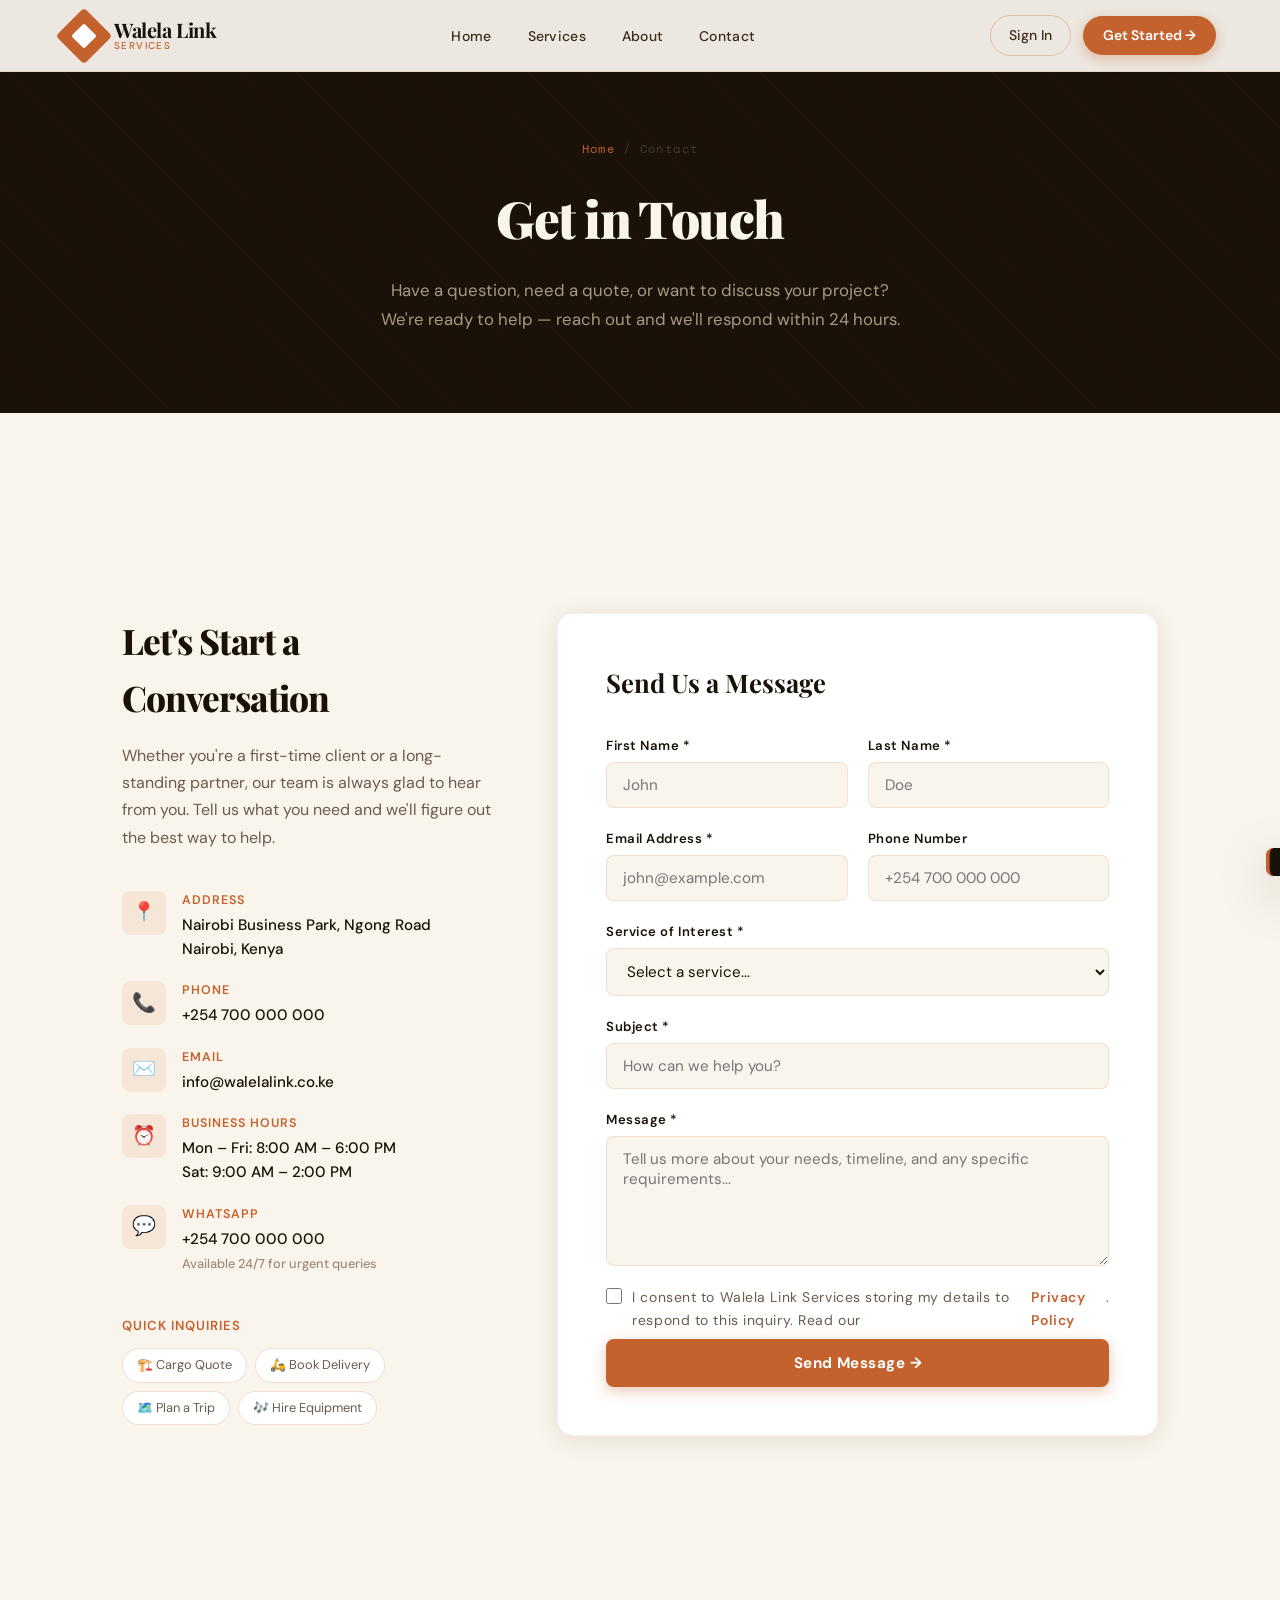
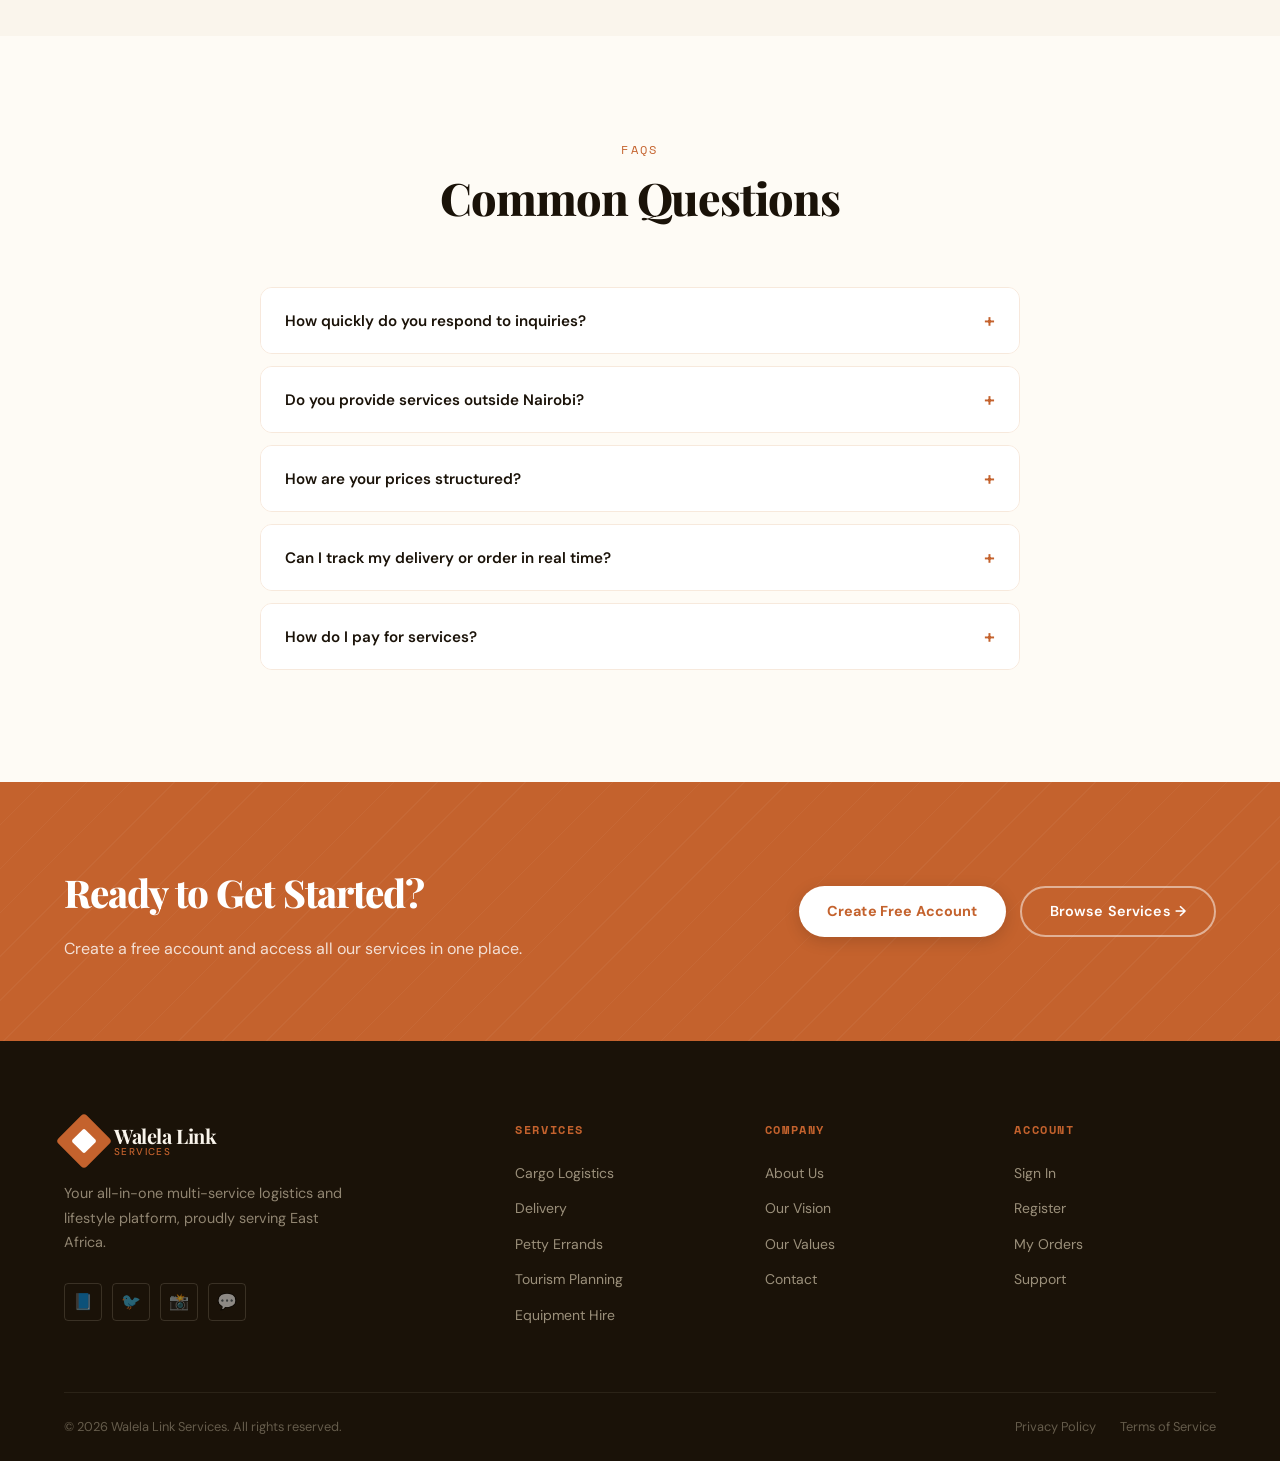
==== src/login.html @ c5118d9a "Main" ====
<!DOCTYPE html>
<html lang="en">
<head>
  <meta charset="UTF-8" />
  <meta name="viewport" content="width=device-width, initial-scale=1.0" />
  <meta name="description" content="Contact Walela Link Services — get in touch for quotes, inquiries, and support across our seven service categories." />
  <title>Contact Us | Walela Link Services</title>
  <link rel="stylesheet" href="styles.css" />
  <link rel="icon" href="data:image/svg+xml,<svg xmlns='http://www.w3.org/2000/svg' viewBox='0 0 32 32'><rect width='32' height='32' rx='4' fill='%23C4622D'/><rect x='8' y='8' width='16' height='16' rx='2' fill='white'/></svg>" />
</head>
<body>

  <div class="page-loader" id="pageLoader">
    <div><div class="loader-logo">Walela Link</div></div>
    <div class="loader-bar"></div>
  </div>
  <div class="toast" id="toast"></div>

  <!-- NAV -->
  <nav class="nav" id="mainNav">
    <a href="index.html" class="nav-logo">
      <div class="nav-logo-mark"><span></span></div>
      <div class="nav-logo-text">Walela Link<small>Services</small></div>
    </a>
    <ul class="nav-links">
      <li><a href="index.html">Home</a></li>
      <li><a href="services.html">Services</a></li>
      <li><a href="scope.html">About</a></li>
      <li><a href="contact.html" class="active">Contact</a></li>
    </ul>
    <div class="nav-cta">
      <a href="login.html" class="btn-nav-login">Sign In</a>
      <a href="signup.html" class="btn-nav-signup">Get Started →</a>
    </div>
    <div class="nav-hamburger" id="hamburger"><span></span><span></span><span></span></div>
  </nav>
  <div class="nav-mobile" id="mobileNav">
    <a href="index.html">Home</a>
    <a href="services.html">Services</a>
    <a href="scope.html">About Us</a>
    <a href="contact.html">Contact</a>
    <div class="mobile-cta">
      <a href="login.html" class="m-login">Sign In</a>
      <a href="signup.html" class="m-signup">Get Started</a>
    </div>
  </div>

  <!-- PAGE HERO -->
  <div class="page-hero">
    <div class="page-hero-inner">
      <div class="breadcrumb">
        <a href="index.html">Home</a><span>/</span><span>Contact</span>
      </div>
      <h1>Get in Touch</h1>
      <p>Have a question, need a quote, or want to discuss your project? We're ready to help — reach out and we'll respond within 24 hours.</p>
    </div>
  </div>

  <!-- CONTACT MAIN -->
  <div class="section-full" style="background:var(--sand-light);">
    <div class="section">
      <div class="contact-layout fade-up">

        <!-- Left: Info -->
        <div>
          <div class="contact-info">
            <h2>Let's Start a Conversation</h2>
            <p>
              Whether you're a first-time client or a long-standing partner, our team is always glad to hear from you. Tell us what you need and we'll figure out the best way to help.
            </p>
          </div>

          <div class="contact-details">
            <div class="contact-item">
              <div class="contact-icon-wrap">📍</div>
              <div>
                <div class="contact-item-label">Address</div>
                <div class="contact-item-value">Nairobi Business Park, Ngong Road<br>Nairobi, Kenya</div>
              </div>
            </div>
            <div class="contact-item">
              <div class="contact-icon-wrap">📞</div>
              <div>
                <div class="contact-item-label">Phone</div>
                <div class="contact-item-value">+254 700 000 000</div>
              </div>
            </div>
            <div class="contact-item">
              <div class="contact-icon-wrap">✉️</div>
              <div>
                <div class="contact-item-label">Email</div>
                <div class="contact-item-value">info@walelalink.co.ke</div>
              </div>
            </div>
            <div class="contact-item">
              <div class="contact-icon-wrap">⏰</div>
              <div>
                <div class="contact-item-label">Business Hours</div>
                <div class="contact-item-value">Mon – Fri: 8:00 AM – 6:00 PM<br>Sat: 9:00 AM – 2:00 PM</div>
              </div>
            </div>
            <div class="contact-item">
              <div class="contact-icon-wrap">💬</div>
              <div>
                <div class="contact-item-label">WhatsApp</div>
                <div class="contact-item-value">+254 700 000 000<br><span style="font-size:0.8rem;color:#9C8A7A;">Available 24/7 for urgent queries</span></div>
              </div>
            </div>
          </div>

          <!-- Quick links -->
          <div style="margin-top:40px;">
            <p style="font-size:0.82rem;font-weight:600;letter-spacing:0.08em;text-transform:uppercase;color:var(--terracotta);margin-bottom:12px;">Quick Inquiries</p>
            <div style="display:flex;flex-wrap:wrap;gap:8px;">
              <a href="#" class="filter-btn" style="font-size:0.8rem;padding:6px 14px;background:var(--white);border:1.5px solid rgba(196,98,45,0.2);border-radius:999px;color:#6B5B4E;transition:all 0.3s;" onclick="prefillService('Cargo Container Logistics'); return false;">🏗️ Cargo Quote</a>
              <a href="#" class="filter-btn" style="font-size:0.8rem;padding:6px 14px;background:var(--white);border:1.5px solid rgba(196,98,45,0.2);border-radius:999px;color:#6B5B4E;transition:all 0.3s;" onclick="prefillService('Delivery Services'); return false;">🛵 Book Delivery</a>
              <a href="#" class="filter-btn" style="font-size:0.8rem;padding:6px 14px;background:var(--white);border:1.5px solid rgba(196,98,45,0.2);border-radius:999px;color:#6B5B4E;transition:all 0.3s;" onclick="prefillService('Tourism Planning'); return false;">🗺️ Plan a Trip</a>
              <a href="#" class="filter-btn" style="font-size:0.8rem;padding:6px 14px;background:var(--white);border:1.5px solid rgba(196,98,45,0.2);border-radius:999px;color:#6B5B4E;transition:all 0.3s;" onclick="prefillService('Equipment Hire'); return false;">🎶 Hire Equipment</a>
            </div>
          </div>
        </div>

        <!-- Right: Form -->
        <div class="contact-form-wrap">
          <div class="form-title">Send Us a Message</div>

          <form id="contactForm" novalidate>
            <div class="form-grid">
              <div class="form-group">
                <label for="firstName">First Name *</label>
                <input type="text" id="firstName" name="firstName" placeholder="John" required />
              </div>
              <div class="form-group">
                <label for="lastName">Last Name *</label>
                <input type="text" id="lastName" name="lastName" placeholder="Doe" required />
              </div>
              <div class="form-group">
                <label for="email">Email Address *</label>
                <input type="email" id="email" name="email" placeholder="john@example.com" required />
              </div>
              <div class="form-group">
                <label for="phone">Phone Number</label>
                <input type="tel" id="phone" name="phone" placeholder="+254 700 000 000" />
              </div>
              <div class="form-group full">
                <label for="service">Service of Interest *</label>
                <select id="service" name="service" required>
                  <option value="">Select a service...</option>
                  <option value="Cargo Container Logistics">🏗️ Cargo Container Logistics</option>
                  <option value="Delivery Services">🛵 Delivery Services</option>
                  <option value="Petty Errands">🧹 Petty Errands</option>
                  <option value="Tourism Planning">🗺️ Tourism Itinerary Planning</option>
                  <option value="Equipment Hire">🎶 Entertainment Equipment Hire</option>
                  <option value="ICT Equipment Sales">💻 ICT Equipment Sales</option>
                  <option value="Fashion Design">👗 Fashion Design & Accessories</option>
                  <option value="General Inquiry">❓ General Inquiry</option>
                </select>
              </div>
              <div class="form-group full">
                <label for="subject">Subject *</label>
                <input type="text" id="subject" name="subject" placeholder="How can we help you?" required />
              </div>
              <div class="form-group full">
                <label for="message">Message *</label>
                <textarea id="message" name="message" placeholder="Tell us more about your needs, timeline, and any specific requirements..." required></textarea>
              </div>
              <div class="form-group full">
                <label style="display:flex;align-items:flex-start;gap:10px;font-size:0.875rem;font-weight:normal;color:#6B5B4E;cursor:pointer;">
                  <input type="checkbox" id="consent" name="consent" required style="margin-top:2px;width:16px;height:16px;accent-color:var(--terracotta);flex-shrink:0;" />
                  I consent to Walela Link Services storing my details to respond to this inquiry. Read our <a href="#" style="color:var(--terracotta);font-weight:600;">Privacy Policy</a>.
                </label>
              </div>
            </div>
            <button type="submit" class="form-submit" id="submitBtn">
              Send Message →
            </button>
          </form>
        </div>

      </div>
    </div>
  </div>

  <!-- FAQ -->
  <div class="section">
    <div class="section-header fade-up">
      <span class="section-eyebrow">FAQs</span>
      <h2 class="section-title">Common Questions</h2>
    </div>

    <div style="max-width:760px;margin:0 auto;" class="fade-up">
      <div id="faqList"></div>
    </div>
  </div>

  <!-- CTA -->
  <div class="cta-band">
    <div class="cta-inner">
      <div class="cta-text">
        <h2>Ready to Get Started?</h2>
        <p>Create a free account and access all our services in one place.</p>
      </div>
      <div class="cta-actions">
        <a href="signup.html" class="btn-cta-white">Create Free Account</a>
        <a href="services.html" class="btn-cta-outline">Browse Services →</a>
      </div>
    </div>
  </div>

  <!-- FOOTER -->
  <footer>
    <div class="footer-inner">
      <div>
        <a href="index.html" class="nav-logo">
          <div class="nav-logo-mark"><span></span></div>
          <div class="nav-logo-text" style="color:var(--sand-light);">Walela Link<small>Services</small></div>
        </a>
        <p class="footer-brand-desc">Your all-in-one multi-service logistics and lifestyle platform, proudly serving East Africa.</p>
        <div class="footer-socials">
          <a href="#" class="social-btn">📘</a>
          <a href="#" class="social-btn">🐦</a>
          <a href="#" class="social-btn">📸</a>
          <a href="#" class="social-btn">💬</a>
        </div>
      </div>
      <div class="footer-col"><h4>Services</h4><ul>
        <li><a href="services.html#cargo">Cargo Logistics</a></li>
        <li><a href="services.html#delivery">Delivery</a></li>
        <li><a href="services.html#errands">Petty Errands</a></li>
        <li><a href="services.html#tourism">Tourism Planning</a></li>
        <li><a href="services.html#equipment">Equipment Hire</a></li>
      </ul></div>
      <div class="footer-col"><h4>Company</h4><ul>
        <li><a href="scope.html">About Us</a></li>
        <li><a href="scope.html#vision">Our Vision</a></li>
        <li><a href="scope.html#values">Our Values</a></li>
        <li><a href="contact.html">Contact</a></li>
      </ul></div>
      <div class="footer-col"><h4>Account</h4><ul>
        <li><a href="login.html">Sign In</a></li>
        <li><a href="signup.html">Register</a></li>
        <li><a href="#">My Orders</a></li>
        <li><a href="#">Support</a></li>
      </ul></div>
    </div>
    <div class="footer-bottom">
      <p>© <script>document.write(new Date().getFullYear())</script> Walela Link Services. All rights reserved.</p>
      <div class="footer-legal">
        <a href="#">Privacy Policy</a>
        <a href="#">Terms of Service</a>
      </div>
    </div>
  </footer>

  <script src="script.js"></script>
  <script>
    // Prefill service dropdown
    function prefillService(value) {
      const sel = document.getElementById('service');
      if (sel) {
        for (let i = 0; i < sel.options.length; i++) {
          if (sel.options[i].value === value) {
            sel.selectedIndex = i;
            break;
          }
        }
        document.getElementById('contactForm').scrollIntoView({ behavior: 'smooth', block: 'center' });
      }
    }

    // Contact form submission
    document.getElementById('contactForm').addEventListener('submit', function(e) {
      e.preventDefault();
      const btn = document.getElementById('submitBtn');
      btn.textContent = 'Sending...';
      btn.disabled = true;
      btn.style.opacity = '0.7';
      setTimeout(() => {
        btn.textContent = '✓ Message Sent!';
        btn.style.background = 'var(--olive)';
        showToast('Thank you! We\'ll get back to you within 24 hours. 🙌');
        setTimeout(() => {
          this.reset();
          btn.textContent = 'Send Message →';
          btn.disabled = false;
          btn.style.opacity = '';
          btn.style.background = '';
        }, 3500);
      }, 1400);
    });

    // FAQ data
    const faqs = [
      {
        q: 'How quickly do you respond to inquiries?',
        a: 'We aim to respond to all messages within 2–4 business hours. For urgent matters, we recommend reaching out via WhatsApp for the fastest response.'
      },
      {
        q: 'Do you provide services outside Nairobi?',
        a: 'Yes! We currently serve Nairobi, Mombasa, and Kisumu. We also handle cargo logistics nationally and coordinate with partners for regional East African coverage.'
      },
      {
        q: 'How are your prices structured?',
        a: 'Pricing varies by service type, volume, distance, and complexity. We provide transparent, itemised quotes before you commit to anything. No hidden fees.'
      },
      {
        q: 'Can I track my delivery or order in real time?',
        a: 'Yes. Once your order is confirmed, you\'ll receive a tracking link via SMS and email so you can monitor progress in real time.'
      },
      {
        q: 'How do I pay for services?',
        a: 'We accept M-Pesa, bank transfers, and cash. For business accounts, we offer invoicing with net payment terms upon approval.'
      }
    ];

    const faqList = document.getElementById('faqList');
    faqs.forEach((faq, i) => {
      const item = document.createElement('div');
      item.style.cssText = 'border:1px solid rgba(196,98,45,0.12);border-radius:12px;margin-bottom:12px;overflow:hidden;';
      item.innerHTML = `
        <button onclick="toggleFaq(${i})" style="width:100%;text-align:left;padding:20px 24px;background:var(--white);display:flex;justify-content:space-between;align-items:center;gap:16px;font-weight:600;font-size:0.95rem;color:var(--earth-dark);cursor:pointer;border:none;font-family:var(--font-body);transition:background 0.2s;" id="faq-btn-${i}">
          ${faq.q}
          <span id="faq-icon-${i}" style="font-size:1.2rem;flex-shrink:0;color:var(--terracotta);transition:transform 0.3s;">+</span>
        </button>
        <div id="faq-body-${i}" style="max-height:0;overflow:hidden;transition:max-height 0.35s cubic-bezier(0.4,0,0.2,1);">
          <div style="padding:0 24px 20px;font-size:0.9rem;color:#6B5B4E;line-height:1.75;">${faq.a}</div>
        </div>
      `;
      faqList.appendChild(item);
    });

    function toggleFaq(i) {
      const body = document.getElementById(`faq-body-${i}`);
      const icon = document.getElementById(`faq-icon-${i}`);
      const isOpen = body.style.maxHeight !== '0px' && body.style.maxHeight !== '';
      // close all
      faqs.forEach((_, j) => {
        document.getElementById(`faq-body-${j}`).style.maxHeight = '0';
        document.getElementById(`faq-icon-${j}`).textContent = '+';
        document.getElementById(`faq-icon-${j}`).style.transform = 'rotate(0deg)';
      });
      if (!isOpen) {
        body.style.maxHeight = body.scrollHeight + 200 + 'px';
        icon.textContent = '−';
        icon.style.transform = 'rotate(0deg)';
      }
    }
  </script>
</body>
</html>
---- src/styles.css ----
/* ============================================================
   WALELA LINK SERVICES — Global Stylesheet
   Aesthetic: East African Modern — warm terracotta earth tones,
   bold geometric patterns inspired by Kenyan textiles,
   editorial typography with strong spatial rhythm
   ============================================================ */

@import url('https://fonts.googleapis.com/css2?family=Playfair+Display:wght@400;700;900&family=DM+Sans:wght@300;400;500;600&family=Space+Mono:wght@400;700&display=swap');

/* ─── CSS Variables ─────────────────────────────────────── */
:root {
  --terracotta:   #C4622D;
  --deep-amber:   #E8892B;
  --earth-dark:   #1A1208;
  --earth-mid:    #2E1F0E;
  --earth-warm:   #3D2B1A;
  --sand:         #F2E4C8;
  --sand-light:   #FAF5EC;
  --ivory:        #FEFBF5;
  --olive:        #5C6B3A;
  --teal-accent:  #1E7A6E;
  --gold:         #D4A843;
  --white:        #FFFFFF;

  --font-display: 'Playfair Display', Georgia, serif;
  --font-body:    'DM Sans', sans-serif;
  --font-mono:    'Space Mono', monospace;

  --radius-sm:    4px;
  --radius-md:    8px;
  --radius-lg:    16px;
  --radius-pill:  999px;

  --shadow-soft:  0 4px 24px rgba(26,18,8,0.10);
  --shadow-card:  0 8px 40px rgba(26,18,8,0.14);
  --shadow-lift:  0 16px 56px rgba(26,18,8,0.20);

  --transition:   0.3s cubic-bezier(0.4, 0, 0.2, 1);
  --transition-slow: 0.6s cubic-bezier(0.4, 0, 0.2, 1);
}

/* ─── Reset & Base ──────────────────────────────────────── */
*, *::before, *::after { box-sizing: border-box; margin: 0; padding: 0; }

html {
  font-size: 16px;
  scroll-behavior: smooth;
  -webkit-font-smoothing: antialiased;
}

body {
  font-family: var(--font-body);
  background-color: var(--ivory);
  color: var(--earth-dark);
  line-height: 1.6;
  overflow-x: hidden;
}

img { max-width: 100%; display: block; }
a  { text-decoration: none; color: inherit; }
ul { list-style: none; }
button { cursor: pointer; border: none; background: none; font-family: inherit; }

/* ─── Selection ─────────────────────────────────────────── */
::selection { background: var(--terracotta); color: var(--white); }

/* ─── Scrollbar ─────────────────────────────────────────── */
::-webkit-scrollbar { width: 6px; }
::-webkit-scrollbar-track { background: var(--sand); }
::-webkit-scrollbar-thumb { background: var(--terracotta); border-radius: 3px; }

/* ═══════════════════════════════════════════════════════════
   NAVIGATION
═══════════════════════════════════════════════════════════ */
.nav {
  position: fixed;
  top: 0; left: 0; right: 0;
  z-index: 1000;
  padding: 0 5%;
  display: flex;
  align-items: center;
  justify-content: space-between;
  height: 72px;
  background: rgba(254,251,245,0.92);
  backdrop-filter: blur(16px);
  -webkit-backdrop-filter: blur(16px);
  border-bottom: 1px solid rgba(196,98,45,0.12);
  transition: box-shadow var(--transition);
}

.nav.scrolled { box-shadow: var(--shadow-soft); }

.nav-logo {
  display: flex;
  align-items: center;
  gap: 10px;
}

.nav-logo-mark {
  width: 40px; height: 40px;
  background: var(--terracotta);
  border-radius: var(--radius-sm);
  display: flex; align-items: center; justify-content: center;
  transform: rotate(45deg);
  flex-shrink: 0;
}

.nav-logo-mark span {
  display: block;
  width: 18px; height: 18px;
  background: var(--white);
  border-radius: 2px;
  transform: rotate(0deg);
}

.nav-logo-text {
  font-family: var(--font-display);
  font-size: 1.25rem;
  font-weight: 700;
  color: var(--earth-dark);
  letter-spacing: -0.02em;
  line-height: 1.1;
}

.nav-logo-text small {
  display: block;
  font-family: var(--font-body);
  font-size: 0.62rem;
  font-weight: 500;
  letter-spacing: 0.14em;
  text-transform: uppercase;
  color: var(--terracotta);
}

.nav-links {
  display: flex;
  align-items: center;
  gap: 36px;
}

.nav-links a {
  font-size: 0.875rem;
  font-weight: 500;
  color: var(--earth-warm);
  letter-spacing: 0.02em;
  position: relative;
  transition: color var(--transition);
}

.nav-links a::after {
  content: '';
  position: absolute;
  bottom: -4px; left: 0;
  width: 0; height: 2px;
  background: var(--terracotta);
  transition: width var(--transition);
  border-radius: 1px;
}

.nav-links a:hover,
.nav-links a.active { color: var(--terracotta); }
.nav-links a:hover::after,
.nav-links a.active::after { width: 100%; }

.nav-cta {
  display: flex;
  align-items: center;
  gap: 12px;
}

.btn-nav-login {
  font-size: 0.875rem;
  font-weight: 500;
  color: var(--earth-warm);
  padding: 8px 18px;
  border: 1.5px solid rgba(196,98,45,0.3);
  border-radius: var(--radius-pill);
  transition: all var(--transition);
}

.btn-nav-login:hover {
  border-color: var(--terracotta);
  color: var(--terracotta);
}

.btn-nav-signup {
  font-size: 0.875rem;
  font-weight: 600;
  color: var(--white);
  background: var(--terracotta);
  padding: 8px 20px;
  border-radius: var(--radius-pill);
  transition: all var(--transition);
  box-shadow: 0 4px 14px rgba(196,98,45,0.35);
}

.btn-nav-signup:hover {
  background: var(--earth-mid);
  box-shadow: 0 6px 20px rgba(196,98,45,0.45);
  transform: translateY(-1px);
}

/* Hamburger */
.nav-hamburger {
  display: none;
  flex-direction: column;
  gap: 5px;
  padding: 8px;
  cursor: pointer;
}

.nav-hamburger span {
  display: block;
  width: 24px; height: 2px;
  background: var(--earth-dark);
  border-radius: 2px;
  transition: all var(--transition);
}

/* ─── Mobile Nav ────────────────────────────────────────── */
.nav-mobile {
  display: none;
  position: fixed;
  top: 72px; left: 0; right: 0;
  background: var(--ivory);
  padding: 24px 5% 32px;
  border-bottom: 1px solid rgba(196,98,45,0.12);
  z-index: 999;
  flex-direction: column;
  gap: 4px;
  box-shadow: var(--shadow-card);
}

.nav-mobile.open { display: flex; }

.nav-mobile a {
  font-size: 1rem;
  font-weight: 500;
  color: var(--earth-dark);
  padding: 10px 0;
  border-bottom: 1px solid rgba(196,98,45,0.08);
  transition: color var(--transition);
}

.nav-mobile a:hover { color: var(--terracotta); }

.nav-mobile .mobile-cta {
  display: flex; gap: 12px;
  margin-top: 16px;
}

.nav-mobile .mobile-cta a {
  border: none;
  padding: 0;
  flex: 1;
  text-align: center;
  padding: 12px;
  border-radius: var(--radius-md);
  font-weight: 600;
}

.nav-mobile .mobile-cta .m-login {
  background: var(--sand);
  color: var(--earth-dark);
}

.nav-mobile .mobile-cta .m-signup {
  background: var(--terracotta);
  color: var(--white);
}

/* ═══════════════════════════════════════════════════════════
   HERO SECTION
═══════════════════════════════════════════════════════════ */
.hero {
  min-height: 100vh;
  padding-top: 72px;
  background: var(--earth-dark);
  position: relative;
  display: flex;
  align-items: center;
  overflow: hidden;
}

.hero-bg-pattern {
  position: absolute;
  inset: 0;
  background-image:
    repeating-linear-gradient(
      45deg,
      transparent,
      transparent 40px,
      rgba(196,98,45,0.05) 40px,
      rgba(196,98,45,0.05) 41px
    ),
    repeating-linear-gradient(
      -45deg,
      transparent,
      transparent 40px,
      rgba(212,168,67,0.04) 40px,
      rgba(212,168,67,0.04) 41px
    );
}

.hero-glow {
  position: absolute;
  width: 700px; height: 700px;
  border-radius: 50%;
  background: radial-gradient(circle, rgba(196,98,45,0.25) 0%, transparent 70%);
  top: -200px; right: -100px;
  pointer-events: none;
}

.hero-glow-2 {
  position: absolute;
  width: 500px; height: 500px;
  border-radius: 50%;
  background: radial-gradient(circle, rgba(30,122,110,0.15) 0%, transparent 70%);
  bottom: -100px; left: -50px;
  pointer-events: none;
}

.hero-inner {
  position: relative;
  z-index: 1;
  width: 100%;
  max-width: 1300px;
  margin: 0 auto;
  padding: 80px 5%;
  display: grid;
  grid-template-columns: 1fr 1fr;
  gap: 60px;
  align-items: center;
}

.hero-eyebrow {
  display: inline-flex;
  align-items: center;
  gap: 8px;
  font-family: var(--font-mono);
  font-size: 0.72rem;
  letter-spacing: 0.18em;
  text-transform: uppercase;
  color: var(--deep-amber);
  margin-bottom: 24px;
}

.hero-eyebrow::before {
  content: '';
  display: block;
  width: 32px; height: 1px;
  background: var(--deep-amber);
}

.hero-heading {
  font-family: var(--font-display);
  font-size: clamp(3rem, 5vw, 5rem);
  font-weight: 900;
  color: var(--sand-light);
  line-height: 1.05;
  letter-spacing: -0.03em;
  margin-bottom: 24px;
}

.hero-heading em {
  font-style: normal;
  color: var(--terracotta);
  position: relative;
}

.hero-heading em::after {
  content: '';
  position: absolute;
  left: 0; bottom: 4px;
  width: 100%; height: 3px;
  background: var(--deep-amber);
  opacity: 0.6;
  border-radius: 2px;
}

.hero-subtext {
  font-size: 1.1rem;
  color: rgba(242,228,200,0.7);
  line-height: 1.7;
  margin-bottom: 40px;
  max-width: 480px;
}

.hero-actions {
  display: flex;
  align-items: center;
  gap: 16px;
  flex-wrap: wrap;
}

.btn-primary {
  display: inline-flex;
  align-items: center;
  gap: 8px;
  font-size: 0.9rem;
  font-weight: 600;
  color: var(--white);
  background: var(--terracotta);
  padding: 14px 28px;
  border-radius: var(--radius-pill);
  transition: all var(--transition);
  box-shadow: 0 6px 24px rgba(196,98,45,0.4);
  letter-spacing: 0.02em;
}

.btn-primary:hover {
  background: var(--deep-amber);
  box-shadow: 0 8px 32px rgba(196,98,45,0.5);
  transform: translateY(-2px);
}

.btn-secondary {
  display: inline-flex;
  align-items: center;
  gap: 8px;
  font-size: 0.9rem;
  font-weight: 500;
  color: var(--sand);
  border: 1.5px solid rgba(242,228,200,0.3);
  padding: 13px 28px;
  border-radius: var(--radius-pill);
  transition: all var(--transition);
  letter-spacing: 0.02em;
}

.btn-secondary:hover {
  border-color: var(--sand);
  background: rgba(242,228,200,0.08);
  transform: translateY(-2px);
}

.hero-stats {
  display: flex;
  gap: 40px;
  margin-top: 56px;
  padding-top: 40px;
  border-top: 1px solid rgba(242,228,200,0.1);
}

.hero-stat-num {
  font-family: var(--font-display);
  font-size: 2rem;
  font-weight: 700;
  color: var(--sand-light);
  line-height: 1;
}

.hero-stat-label {
  font-size: 0.78rem;
  color: rgba(242,228,200,0.5);
  letter-spacing: 0.06em;
  text-transform: uppercase;
  margin-top: 4px;
}

/* Hero Visual */
.hero-visual {
  position: relative;
  display: flex;
  align-items: center;
  justify-content: center;
}

.hero-card-stack {
  position: relative;
  width: 100%;
  max-width: 460px;
}

.hero-card {
  background: rgba(255,255,255,0.05);
  border: 1px solid rgba(242,228,200,0.12);
  border-radius: var(--radius-lg);
  padding: 24px;
  backdrop-filter: blur(8px);
  transition: transform var(--transition-slow);
}

.hero-card-main {
  position: relative;
  z-index: 3;
}

.hero-card-back1 {
  position: absolute;
  inset: -12px -8px;
  z-index: 2;
  background: rgba(196,98,45,0.12);
  border: 1px solid rgba(196,98,45,0.2);
  border-radius: var(--radius-lg);
  transform: rotate(-2deg);
}

.hero-card-back2 {
  position: absolute;
  inset: -20px -16px;
  z-index: 1;
  background: rgba(30,122,110,0.08);
  border: 1px solid rgba(30,122,110,0.15);
  border-radius: var(--radius-lg);
  transform: rotate(2.5deg);
}

.hero-card-icon {
  width: 52px; height: 52px;
  background: var(--terracotta);
  border-radius: var(--radius-md);
  display: flex; align-items: center; justify-content: center;
  margin-bottom: 20px;
  font-size: 1.5rem;
}

.hero-card-title {
  font-family: var(--font-display);
  font-size: 1.3rem;
  font-weight: 700;
  color: var(--sand-light);
  margin-bottom: 8px;
}

.hero-card-desc {
  font-size: 0.875rem;
  color: rgba(242,228,200,0.6);
  line-height: 1.6;
  margin-bottom: 20px;
}

.hero-card-tags {
  display: flex;
  gap: 8px;
  flex-wrap: wrap;
}

.hero-card-tag {
  font-family: var(--font-mono);
  font-size: 0.68rem;
  letter-spacing: 0.08em;
  color: var(--deep-amber);
  background: rgba(232,137,43,0.12);
  border: 1px solid rgba(232,137,43,0.25);
  padding: 4px 10px;
  border-radius: var(--radius-pill);
}

/* Floating badges */
.hero-badge {
  position: absolute;
  background: var(--white);
  border-radius: var(--radius-md);
  padding: 10px 16px;
  box-shadow: var(--shadow-card);
  display: flex;
  align-items: center;
  gap: 10px;
  animation: float 3s ease-in-out infinite;
}

.hero-badge:nth-child(2) { animation-delay: 1.5s; }

.hero-badge-1 { bottom: -24px; left: -32px; }
.hero-badge-2 { top: -16px; right: -24px; }

@keyframes float {
  0%, 100% { transform: translateY(0); }
  50%       { transform: translateY(-8px); }
}

.hero-badge-icon { font-size: 1.4rem; }
.hero-badge-text { font-size: 0.78rem; font-weight: 600; color: var(--earth-dark); }
.hero-badge-sub  { font-size: 0.68rem; color: #888; }

/* ═══════════════════════════════════════════════════════════
   SECTION SHARED
═══════════════════════════════════════════════════════════ */
.section {
  padding: 100px 5%;
  max-width: 1300px;
  margin: 0 auto;
}

.section-full {
  padding: 100px 5%;
}

.section-header {
  text-align: center;
  margin-bottom: 64px;
}

.section-eyebrow {
  display: inline-block;
  font-family: var(--font-mono);
  font-size: 0.72rem;
  letter-spacing: 0.2em;
  text-transform: uppercase;
  color: var(--terracotta);
  margin-bottom: 12px;
}

.section-title {
  font-family: var(--font-display);
  font-size: clamp(2rem, 3.5vw, 3rem);
  font-weight: 800;
  color: var(--earth-dark);
  line-height: 1.15;
  letter-spacing: -0.025em;
  margin-bottom: 16px;
}

.section-subtitle {
  font-size: 1.05rem;
  color: #6B5B4E;
  max-width: 560px;
  margin: 0 auto;
  line-height: 1.7;
}

/* ═══════════════════════════════════════════════════════════
   SERVICES GRID
═══════════════════════════════════════════════════════════ */
.services-band {
  background: var(--sand-light);
  border-top: 1px solid rgba(196,98,45,0.1);
  border-bottom: 1px solid rgba(196,98,45,0.1);
}

.services-grid {
  display: grid;
  grid-template-columns: repeat(auto-fill, minmax(280px, 1fr));
  gap: 24px;
}

.service-card {
  background: var(--white);
  border: 1px solid rgba(196,98,45,0.1);
  border-radius: var(--radius-lg);
  padding: 32px;
  position: relative;
  overflow: hidden;
  transition: all var(--transition);
  cursor: pointer;
}

.service-card::before {
  content: '';
  position: absolute;
  top: 0; left: 0;
  width: 4px; height: 100%;
  background: var(--terracotta);
  transform: scaleY(0);
  transform-origin: bottom;
  transition: transform var(--transition);
}

.service-card:hover {
  box-shadow: var(--shadow-lift);
  transform: translateY(-4px);
  border-color: rgba(196,98,45,0.2);
}

.service-card:hover::before { transform: scaleY(1); }

.service-card-emoji {
  font-size: 2.5rem;
  margin-bottom: 20px;
  display: block;
  transition: transform var(--transition);
}

.service-card:hover .service-card-emoji { transform: scale(1.15) rotate(-5deg); }

.service-card-title {
  font-family: var(--font-display);
  font-size: 1.2rem;
  font-weight: 700;
  color: var(--earth-dark);
  margin-bottom: 10px;
}

.service-card-desc {
  font-size: 0.875rem;
  color: #6B5B4E;
  line-height: 1.65;
  margin-bottom: 20px;
}

.service-card-link {
  display: inline-flex;
  align-items: center;
  gap: 6px;
  font-size: 0.82rem;
  font-weight: 600;
  color: var(--terracotta);
  letter-spacing: 0.04em;
  text-transform: uppercase;
  transition: gap var(--transition);
}

.service-card:hover .service-card-link { gap: 12px; }

/* ═══════════════════════════════════════════════════════════
   HOW IT WORKS
═══════════════════════════════════════════════════════════ */
.how-it-works {
  background: var(--earth-dark);
  color: var(--sand-light);
}

.steps-grid {
  display: grid;
  grid-template-columns: repeat(4, 1fr);
  gap: 0;
  position: relative;
}

.steps-grid::after {
  content: '';
  position: absolute;
  top: 36px; left: 12.5%; right: 12.5%;
  height: 1px;
  background: linear-gradient(to right,
    transparent,
    rgba(196,98,45,0.5) 20%,
    rgba(232,137,43,0.8) 50%,
    rgba(196,98,45,0.5) 80%,
    transparent
  );
  z-index: 0;
}

.step-item {
  text-align: center;
  padding: 0 20px;
  position: relative;
  z-index: 1;
}

.step-number {
  width: 72px; height: 72px;
  border-radius: 50%;
  border: 2px solid var(--terracotta);
  background: var(--earth-dark);
  display: flex; align-items: center; justify-content: center;
  margin: 0 auto 24px;
  font-family: var(--font-display);
  font-size: 1.5rem;
  font-weight: 700;
  color: var(--terracotta);
  position: relative;
  transition: all var(--transition);
}

.step-item:hover .step-number {
  background: var(--terracotta);
  color: var(--white);
  box-shadow: 0 0 32px rgba(196,98,45,0.5);
}

.step-icon {
  font-size: 1.4rem;
  margin-bottom: 16px;
}

.step-title {
  font-family: var(--font-display);
  font-size: 1.1rem;
  font-weight: 700;
  color: var(--sand-light);
  margin-bottom: 10px;
}

.step-desc {
  font-size: 0.85rem;
  color: rgba(242,228,200,0.6);
  line-height: 1.65;
}

/* ═══════════════════════════════════════════════════════════
   TESTIMONIALS
═══════════════════════════════════════════════════════════ */
.testimonials-band {
  background: var(--sand-light);
}

.testimonials-grid {
  display: grid;
  grid-template-columns: repeat(3, 1fr);
  gap: 24px;
}

.testimonial-card {
  background: var(--white);
  border: 1px solid rgba(196,98,45,0.1);
  border-radius: var(--radius-lg);
  padding: 32px;
  transition: box-shadow var(--transition);
}

.testimonial-card:hover { box-shadow: var(--shadow-card); }

.testimonial-quote {
  font-family: var(--font-display);
  font-size: 3rem;
  color: var(--terracotta);
  opacity: 0.3;
  line-height: 1;
  margin-bottom: 12px;
}

.testimonial-text {
  font-size: 0.95rem;
  color: #4A3B2E;
  line-height: 1.75;
  margin-bottom: 24px;
}

.testimonial-author {
  display: flex;
  align-items: center;
  gap: 12px;
}

.testimonial-avatar {
  width: 44px; height: 44px;
  border-radius: 50%;
  background: var(--terracotta);
  display: flex; align-items: center; justify-content: center;
  font-family: var(--font-display);
  font-size: 1.1rem;
  font-weight: 700;
  color: var(--white);
  flex-shrink: 0;
}

.testimonial-name {
  font-weight: 600;
  font-size: 0.9rem;
  color: var(--earth-dark);
}

.testimonial-role {
  font-size: 0.78rem;
  color: #9C8A7A;
}

.stars { color: var(--deep-amber); font-size: 0.875rem; margin-bottom: 16px; }

/* ═══════════════════════════════════════════════════════════
   CTA BAND
═══════════════════════════════════════════════════════════ */
.cta-band {
  background: var(--terracotta);
  padding: 80px 5%;
  position: relative;
  overflow: hidden;
}

.cta-band::before {
  content: '';
  position: absolute;
  inset: 0;
  background-image: repeating-linear-gradient(
    135deg,
    transparent,
    transparent 30px,
    rgba(255,255,255,0.04) 30px,
    rgba(255,255,255,0.04) 31px
  );
}

.cta-inner {
  position: relative;
  max-width: 1300px;
  margin: 0 auto;
  display: flex;
  align-items: center;
  justify-content: space-between;
  gap: 40px;
}

.cta-text h2 {
  font-family: var(--font-display);
  font-size: clamp(1.8rem, 3vw, 2.8rem);
  font-weight: 800;
  color: var(--white);
  margin-bottom: 12px;
  letter-spacing: -0.025em;
}

.cta-text p {
  font-size: 1rem;
  color: rgba(255,255,255,0.8);
  max-width: 480px;
}

.cta-actions {
  display: flex;
  gap: 14px;
  flex-shrink: 0;
}

.btn-cta-white {
  display: inline-flex;
  align-items: center;
  gap: 8px;
  font-size: 0.9rem;
  font-weight: 700;
  color: var(--terracotta);
  background: var(--white);
  padding: 14px 28px;
  border-radius: var(--radius-pill);
  transition: all var(--transition);
  box-shadow: 0 4px 16px rgba(0,0,0,0.15);
  letter-spacing: 0.01em;
}

.btn-cta-white:hover {
  transform: translateY(-2px);
  box-shadow: 0 8px 28px rgba(0,0,0,0.2);
}

.btn-cta-outline {
  display: inline-flex;
  align-items: center;
  gap: 8px;
  font-size: 0.9rem;
  font-weight: 600;
  color: var(--white);
  border: 2px solid rgba(255,255,255,0.5);
  padding: 12px 28px;
  border-radius: var(--radius-pill);
  transition: all var(--transition);
  letter-spacing: 0.01em;
}

.btn-cta-outline:hover {
  border-color: var(--white);
  background: rgba(255,255,255,0.12);
  transform: translateY(-2px);
}

/* ═══════════════════════════════════════════════════════════
   CONTACT PAGE
═══════════════════════════════════════════════════════════ */
.contact-layout {
  display: grid;
  grid-template-columns: 1fr 1.6fr;
  gap: 60px;
  align-items: start;
}

.contact-info h2 {
  font-family: var(--font-display);
  font-size: 2.2rem;
  font-weight: 800;
  color: var(--earth-dark);
  margin-bottom: 16px;
  letter-spacing: -0.025em;
}

.contact-info p {
  color: #6B5B4E;
  line-height: 1.7;
  margin-bottom: 40px;
}

.contact-details { display: flex; flex-direction: column; gap: 20px; }

.contact-item {
  display: flex;
  gap: 16px;
  align-items: flex-start;
}

.contact-icon-wrap {
  width: 44px; height: 44px;
  background: rgba(196,98,45,0.1);
  border-radius: var(--radius-md);
  display: flex; align-items: center; justify-content: center;
  font-size: 1.2rem;
  flex-shrink: 0;
}

.contact-item-label {
  font-size: 0.78rem;
  font-weight: 600;
  letter-spacing: 0.08em;
  text-transform: uppercase;
  color: var(--terracotta);
  margin-bottom: 2px;
}

.contact-item-value {
  font-size: 0.95rem;
  color: var(--earth-dark);
  font-weight: 500;
}

/* Form */
.contact-form-wrap {
  background: var(--white);
  border: 1px solid rgba(196,98,45,0.1);
  border-radius: var(--radius-lg);
  padding: 48px;
  box-shadow: var(--shadow-soft);
}

.form-title {
  font-family: var(--font-display);
  font-size: 1.6rem;
  font-weight: 700;
  color: var(--earth-dark);
  margin-bottom: 32px;
}

.form-grid {
  display: grid;
  grid-template-columns: 1fr 1fr;
  gap: 20px;
}

.form-group {
  display: flex;
  flex-direction: column;
  gap: 6px;
}

.form-group.full { grid-column: 1 / -1; }

label {
  font-size: 0.82rem;
  font-weight: 600;
  color: var(--earth-dark);
  letter-spacing: 0.04em;
}

input, textarea, select {
  font-family: var(--font-body);
  font-size: 0.95rem;
  color: var(--earth-dark);
  background: var(--sand-light);
  border: 1.5px solid rgba(196,98,45,0.15);
  border-radius: var(--radius-md);
  padding: 12px 16px;
  transition: border-color var(--transition), box-shadow var(--transition);
  outline: none;
  width: 100%;
}

input:focus, textarea:focus, select:focus {
  border-color: var(--terracotta);
  box-shadow: 0 0 0 3px rgba(196,98,45,0.12);
  background: var(--white);
}

textarea { resize: vertical; min-height: 130px; }

.form-submit {
  width: 100%;
  font-size: 0.95rem;
  font-weight: 700;
  color: var(--white);
  background: var(--terracotta);
  padding: 14px;
  border-radius: var(--radius-md);
  margin-top: 8px;
  transition: all var(--transition);
  box-shadow: 0 4px 14px rgba(196,98,45,0.35);
  letter-spacing: 0.03em;
}

.form-submit:hover {
  background: var(--earth-mid);
  box-shadow: 0 6px 20px rgba(196,98,45,0.45);
  transform: translateY(-1px);
}

/* ═══════════════════════════════════════════════════════════
   AUTH PAGES
═══════════════════════════════════════════════════════════ */
.auth-page {
  min-height: 100vh;
  display: grid;
  grid-template-columns: 1fr 1fr;
}

.auth-visual {
  background: var(--earth-dark);
  position: relative;
  display: flex;
  align-items: center;
  justify-content: center;
  overflow: hidden;
  padding: 60px;
}

.auth-visual-bg {
  position: absolute;
  inset: 0;
  background-image:
    repeating-linear-gradient(
      45deg,
      transparent,
      transparent 40px,
      rgba(196,98,45,0.06) 40px,
      rgba(196,98,45,0.06) 41px
    );
}

.auth-visual-content {
  position: relative;
  z-index: 1;
  max-width: 400px;
}

.auth-visual-logo {
  display: flex; align-items: center; gap: 12px;
  margin-bottom: 48px;
}

.auth-logo-mark {
  width: 48px; height: 48px;
  background: var(--terracotta);
  border-radius: var(--radius-sm);
  display: flex; align-items: center; justify-content: center;
  transform: rotate(45deg);
}

.auth-logo-mark span {
  display: block;
  width: 20px; height: 20px;
  background: var(--white);
  border-radius: 2px;
}

.auth-logo-name {
  font-family: var(--font-display);
  font-size: 1.4rem;
  font-weight: 700;
  color: var(--sand-light);
}

.auth-visual h2 {
  font-family: var(--font-display);
  font-size: clamp(1.8rem, 2.5vw, 2.4rem);
  font-weight: 800;
  color: var(--sand-light);
  margin-bottom: 16px;
  line-height: 1.2;
  letter-spacing: -0.025em;
}

.auth-visual p {
  color: rgba(242,228,200,0.65);
  line-height: 1.7;
  margin-bottom: 48px;
}

.auth-features {
  display: flex;
  flex-direction: column;
  gap: 16px;
}

.auth-feature {
  display: flex;
  gap: 14px;
  align-items: flex-start;
}

.auth-feature-icon {
  width: 36px; height: 36px;
  background: rgba(196,98,45,0.2);
  border: 1px solid rgba(196,98,45,0.35);
  border-radius: var(--radius-sm);
  display: flex; align-items: center; justify-content: center;
  font-size: 1rem;
  flex-shrink: 0;
}

.auth-feature-text strong {
  display: block;
  font-size: 0.9rem;
  font-weight: 600;
  color: var(--sand-light);
  margin-bottom: 2px;
}

.auth-feature-text span {
  font-size: 0.8rem;
  color: rgba(242,228,200,0.55);
}

/* Auth Form Side */
.auth-form-side {
  background: var(--ivory);
  display: flex;
  align-items: center;
  justify-content: center;
  padding: 60px 5%;
}

.auth-form-container {
  width: 100%;
  max-width: 440px;
}

.auth-form-header {
  margin-bottom: 40px;
}

.auth-form-header h1 {
  font-family: var(--font-display);
  font-size: 2rem;
  font-weight: 800;
  color: var(--earth-dark);
  margin-bottom: 8px;
  letter-spacing: -0.025em;
}

.auth-form-header p {
  color: #6B5B4E;
  font-size: 0.95rem;
}

.auth-form-header a {
  color: var(--terracotta);
  font-weight: 600;
}

.auth-form .form-group { margin-bottom: 20px; }

.input-wrap {
  position: relative;
}

.input-wrap input {
  padding-left: 42px;
}

.input-icon {
  position: absolute;
  left: 14px;
  top: 50%; transform: translateY(-50%);
  font-size: 1rem;
  pointer-events: none;
  color: #9C8A7A;
}

.auth-form-footer {
  text-align: center;
  margin-top: 24px;
  font-size: 0.875rem;
  color: #6B5B4E;
}

.auth-form-footer a {
  color: var(--terracotta);
  font-weight: 600;
}

.divider {
  display: flex;
  align-items: center;
  gap: 16px;
  margin: 24px 0;
}

.divider::before,
.divider::after {
  content: '';
  flex: 1;
  height: 1px;
  background: rgba(196,98,45,0.15);
}

.divider span {
  font-size: 0.78rem;
  color: #9C8A7A;
  font-weight: 500;
}

.forgot-link {
  font-size: 0.82rem;
  color: var(--terracotta);
  font-weight: 600;
  float: right;
  margin-top: -4px;
}

.checkbox-group {
  display: flex;
  align-items: flex-start;
  gap: 10px;
  font-size: 0.875rem;
  color: #6B5B4E;
}

.checkbox-group input[type="checkbox"] {
  width: 16px; height: 16px;
  margin-top: 2px;
  flex-shrink: 0;
  accent-color: var(--terracotta);
}

/* ═══════════════════════════════════════════════════════════
   SCOPE PAGE
═══════════════════════════════════════════════════════════ */
.scope-hero {
  background: linear-gradient(135deg, var(--earth-dark) 0%, var(--earth-warm) 100%);
  padding: 160px 5% 100px;
  text-align: center;
}

.scope-hero h1 {
  font-family: var(--font-display);
  font-size: clamp(2.5rem, 5vw, 4.5rem);
  font-weight: 900;
  color: var(--sand-light);
  letter-spacing: -0.03em;
  margin-bottom: 20px;
}

.scope-hero p {
  font-size: 1.1rem;
  color: rgba(242,228,200,0.7);
  max-width: 580px;
  margin: 0 auto;
  line-height: 1.7;
}

.vision-grid {
  display: grid;
  grid-template-columns: repeat(3, 1fr);
  gap: 24px;
}

.vision-card {
  background: var(--white);
  border: 1px solid rgba(196,98,45,0.1);
  border-radius: var(--radius-lg);
  padding: 36px 32px;
  text-align: center;
  transition: all var(--transition);
}

.vision-card:hover {
  box-shadow: var(--shadow-card);
  transform: translateY(-4px);
}

.vision-card-icon {
  font-size: 2.8rem;
  margin-bottom: 20px;
}

.vision-card-title {
  font-family: var(--font-display);
  font-size: 1.3rem;
  font-weight: 700;
  color: var(--earth-dark);
  margin-bottom: 12px;
}

.vision-card-text {
  font-size: 0.9rem;
  color: #6B5B4E;
  line-height: 1.7;
}

/* Values */
.values-band { background: var(--sand-light); }

.values-grid {
  display: grid;
  grid-template-columns: repeat(2, 1fr);
  gap: 24px;
}

.value-item {
  display: flex;
  gap: 20px;
  align-items: flex-start;
  background: var(--white);
  border: 1px solid rgba(196,98,45,0.1);
  border-radius: var(--radius-lg);
  padding: 28px;
  transition: box-shadow var(--transition);
}

.value-item:hover { box-shadow: var(--shadow-card); }

.value-num {
  font-family: var(--font-display);
  font-size: 2.5rem;
  font-weight: 900;
  color: var(--terracotta);
  opacity: 0.3;
  line-height: 1;
  flex-shrink: 0;
  width: 50px;
}

.value-title {
  font-family: var(--font-display);
  font-size: 1.1rem;
  font-weight: 700;
  color: var(--earth-dark);
  margin-bottom: 8px;
}

.value-text {
  font-size: 0.875rem;
  color: #6B5B4E;
  line-height: 1.65;
}

/* ═══════════════════════════════════════════════════════════
   PAGE HERO (inner pages)
═══════════════════════════════════════════════════════════ */
.page-hero {
  background: var(--earth-dark);
  padding: 140px 5% 80px;
  text-align: center;
  position: relative;
  overflow: hidden;
}

.page-hero::before {
  content: '';
  position: absolute;
  inset: 0;
  background-image: repeating-linear-gradient(
    45deg,
    transparent, transparent 40px,
    rgba(196,98,45,0.05) 40px,
    rgba(196,98,45,0.05) 41px
  );
}

.page-hero-inner { position: relative; z-index: 1; }

.page-hero h1 {
  font-family: var(--font-display);
  font-size: clamp(2.2rem, 4vw, 3.8rem);
  font-weight: 900;
  color: var(--sand-light);
  letter-spacing: -0.03em;
  margin-bottom: 16px;
}

.page-hero p {
  font-size: 1.05rem;
  color: rgba(242,228,200,0.65);
  max-width: 520px;
  margin: 0 auto;
  line-height: 1.7;
}

.breadcrumb {
  display: flex;
  align-items: center;
  justify-content: center;
  gap: 8px;
  font-family: var(--font-mono);
  font-size: 0.72rem;
  letter-spacing: 0.12em;
  color: rgba(242,228,200,0.4);
  margin-bottom: 20px;
}

.breadcrumb a { color: var(--terracotta); }
.breadcrumb span { opacity: 0.5; }

/* ═══════════════════════════════════════════════════════════
   FOOTER
═══════════════════════════════════════════════════════════ */
footer {
  background: var(--earth-dark);
  color: var(--sand);
  padding: 80px 5% 0;
}

.footer-inner {
  max-width: 1300px;
  margin: 0 auto;
  display: grid;
  grid-template-columns: 2fr 1fr 1fr 1fr;
  gap: 48px;
  padding-bottom: 64px;
}

.footer-brand-desc {
  font-size: 0.9rem;
  color: rgba(242,228,200,0.55);
  line-height: 1.7;
  margin-top: 20px;
  margin-bottom: 28px;
  max-width: 300px;
}

.footer-socials {
  display: flex;
  gap: 10px;
}

.social-btn {
  width: 38px; height: 38px;
  border: 1px solid rgba(242,228,200,0.15);
  border-radius: var(--radius-sm);
  display: flex; align-items: center; justify-content: center;
  font-size: 1rem;
  color: rgba(242,228,200,0.5);
  transition: all var(--transition);
}

.social-btn:hover {
  border-color: var(--terracotta);
  color: var(--terracotta);
  background: rgba(196,98,45,0.1);
}

.footer-col h4 {
  font-family: var(--font-mono);
  font-size: 0.72rem;
  letter-spacing: 0.14em;
  text-transform: uppercase;
  color: var(--terracotta);
  margin-bottom: 20px;
}

.footer-col ul {
  display: flex;
  flex-direction: column;
  gap: 10px;
}

.footer-col a {
  font-size: 0.875rem;
  color: rgba(242,228,200,0.6);
  transition: color var(--transition);
}

.footer-col a:hover { color: var(--sand-light); }

.footer-bottom {
  max-width: 1300px;
  margin: 0 auto;
  padding: 24px 0;
  border-top: 1px solid rgba(242,228,200,0.08);
  display: flex;
  align-items: center;
  justify-content: space-between;
  flex-wrap: wrap;
  gap: 12px;
}

.footer-bottom p {
  font-size: 0.8rem;
  color: rgba(242,228,200,0.35);
}

.footer-legal {
  display: flex;
  gap: 24px;
}

.footer-legal a {
  font-size: 0.8rem;
  color: rgba(242,228,200,0.35);
  transition: color var(--transition);
}

.footer-legal a:hover { color: rgba(242,228,200,0.7); }

/* ═══════════════════════════════════════════════════════════
   UTILITY CLASSES
═══════════════════════════════════════════════════════════ */
.text-center { text-align: center; }
.mt-8  { margin-top: 8px; }
.mt-16 { margin-top: 16px; }
.mt-24 { margin-top: 24px; }
.mt-40 { margin-top: 40px; }

/* ─── Fade-in animation ─────────────────────────────────── */
.fade-up {
  opacity: 0;
  transform: translateY(28px);
  transition: opacity 0.65s ease, transform 0.65s ease;
}

.fade-up.visible {
  opacity: 1;
  transform: translateY(0);
}

/* ═══════════════════════════════════════════════════════════
   RESPONSIVE
═══════════════════════════════════════════════════════════ */
@media (max-width: 1024px) {
  .hero-inner      { grid-template-columns: 1fr; gap: 40px; }
  .hero-visual     { display: none; }
  .steps-grid      { grid-template-columns: repeat(2, 1fr); gap: 40px; }
  .steps-grid::after { display: none; }
  .testimonials-grid { grid-template-columns: 1fr 1fr; }
  .footer-inner    { grid-template-columns: 1fr 1fr; }
  .auth-page       { grid-template-columns: 1fr; }
  .auth-visual     { display: none; }
}

@media (max-width: 768px) {
  .nav-links, .nav-cta  { display: none; }
  .nav-hamburger         { display: flex; }

  .hero-inner { padding: 60px 0; }
  .hero-stats { gap: 24px; }

  .services-grid         { grid-template-columns: 1fr; }
  .steps-grid            { grid-template-columns: 1fr; }
  .testimonials-grid     { grid-template-columns: 1fr; }
  .vision-grid           { grid-template-columns: 1fr; }
  .values-grid           { grid-template-columns: 1fr; }
  .contact-layout        { grid-template-columns: 1fr; }
  .contact-form-wrap     { padding: 28px 20px; }
  .form-grid             { grid-template-columns: 1fr; }
  .cta-inner             { flex-direction: column; text-align: center; }
  .cta-actions           { justify-content: center; flex-wrap: wrap; }
  .footer-inner          { grid-template-columns: 1fr; }
  .footer-bottom         { flex-direction: column; text-align: center; }

  .section               { padding: 64px 5%; }
  .section-full          { padding: 64px 5%; }
}

@media (max-width: 480px) {
  .hero-actions          { flex-direction: column; align-items: flex-start; }
  .hero-stats            { flex-direction: column; gap: 16px; }
  .auth-form-container   { padding: 0 4px; }
}

/* ─── Notification / toast ──────────────────────────────── */
.toast {
  position: fixed;
  bottom: 24px; right: 24px;
  background: var(--earth-dark);
  color: var(--sand-light);
  padding: 14px 22px;
  border-radius: var(--radius-md);
  font-size: 0.9rem;
  font-weight: 500;
  border-left: 4px solid var(--terracotta);
  box-shadow: var(--shadow-lift);
  z-index: 9999;
  transform: translateX(120%);
  transition: transform var(--transition);
  max-width: 360px;
}

.toast.show { transform: translateX(0); }

/* ─── Page loader ───────────────────────────────────────── */
.page-loader {
  position: fixed;
  inset: 0;
  background: var(--earth-dark);
  z-index: 9998;
  display: flex;
  align-items: center;
  justify-content: center;
  transition: opacity 0.5s ease, visibility 0.5s ease;
}

.page-loader.hidden {
  opacity: 0;
  visibility: hidden;
}

.loader-logo {
  font-family: var(--font-display);
  font-size: 1.8rem;
  font-weight: 900;
  color: var(--sand-light);
  letter-spacing: -0.03em;
}

.loader-bar {
  position: absolute;
  bottom: 0; left: 0;
  height: 3px;
  background: var(--terracotta);
  animation: load 1.2s cubic-bezier(0.4, 0, 0.2, 1) forwards;
}

@keyframes load {
  from { width: 0; }
  to   { width: 100%; }
}
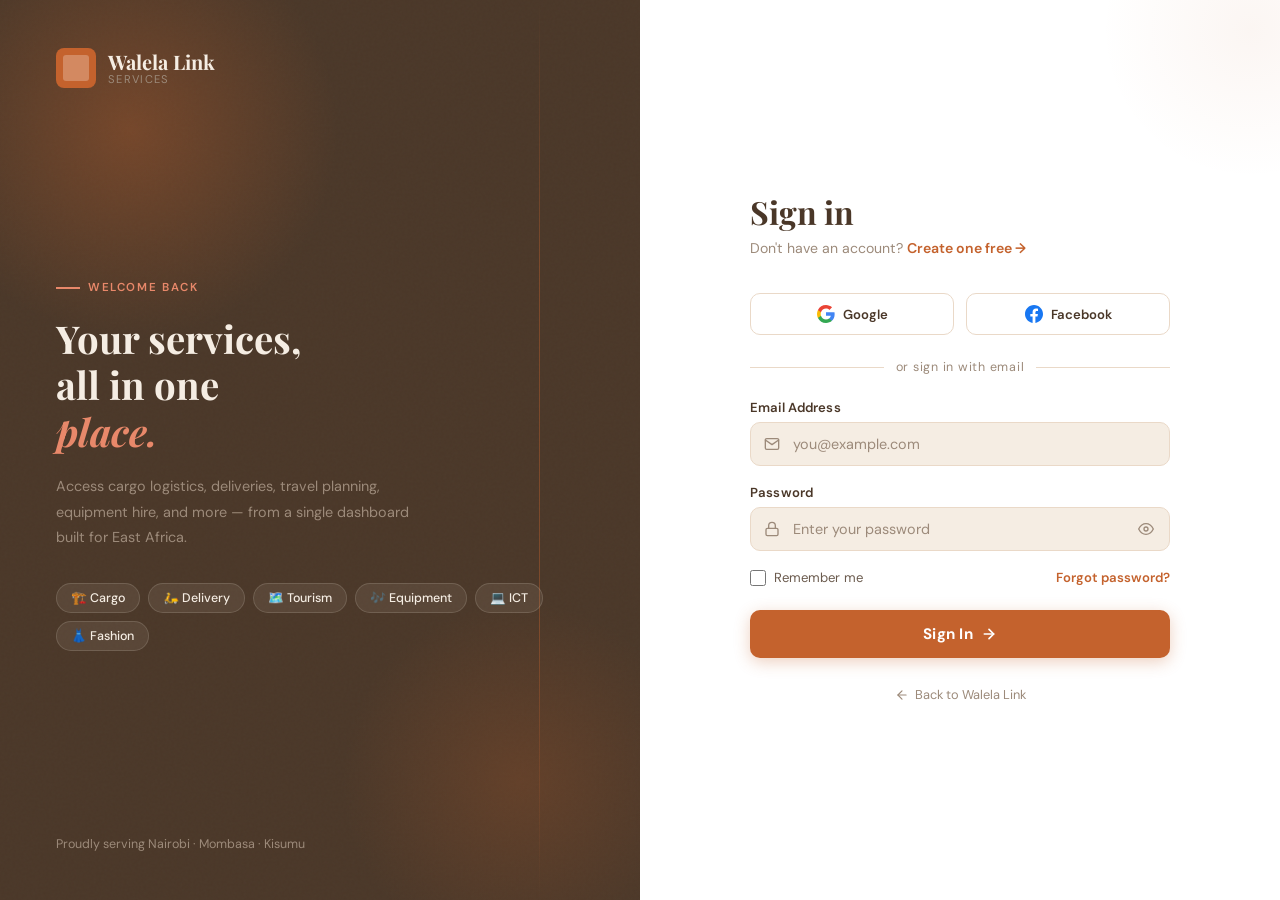
==== commit 3cf46bc9: "Added additional pages to expand the functionality of the platform" ====
--- a/src/login.html
+++ b/src/login.html
@@ -3,348 +3,817 @@
 <head>
   <meta charset="UTF-8" />
   <meta name="viewport" content="width=device-width, initial-scale=1.0" />
-  <meta name="description" content="Contact Walela Link Services — get in touch for quotes, inquiries, and support across our seven service categories." />
-  <title>Contact Us | Walela Link Services</title>
-  <link rel="stylesheet" href="styles.css" />
+  <meta name="description" content="Sign in to Walela Link Services — your all-in-one logistics and lifestyle platform." />
+  <title>Sign In | Walela Link Services</title>
+  <link rel="preconnect" href="https://fonts.googleapis.com">
+  <link rel="preconnect" href="https://fonts.gstatic.com" crossorigin>
+  <link href="https://fonts.googleapis.com/css2?family=Playfair+Display:wght@400;600;700&family=DM+Sans:wght@300;400;500;600&display=swap" rel="stylesheet">
   <link rel="icon" href="data:image/svg+xml,<svg xmlns='http://www.w3.org/2000/svg' viewBox='0 0 32 32'><rect width='32' height='32' rx='4' fill='%23C4622D'/><rect x='8' y='8' width='16' height='16' rx='2' fill='white'/></svg>" />
+
+  <style>
+    *, *::before, *::after { box-sizing: border-box; margin: 0; padding: 0; }
+
+    :root {
+      --terracotta: #C4622D;
+      --terracotta-dark: #A3501E;
+      --terracotta-light: #E8886A;
+      --sand: #F5EDE3;
+      --sand-dark: #EAD9C8;
+      --earth: #4A3728;
+      --earth-mid: #6B5B4E;
+      --earth-light: #9C8A7A;
+      --white: #FFFFFF;
+      --olive: #6B7C4E;
+      --font-display: 'Playfair Display', Georgia, serif;
+      --font-body: 'DM Sans', sans-serif;
+    }
+
+    html, body {
+      height: 100%;
+      font-family: var(--font-body);
+      background: var(--sand);
+      color: var(--earth);
+    }
+
+    /* ── LAYOUT ── */
+    .login-shell {
+      min-height: 100vh;
+      display: grid;
+      grid-template-columns: 1fr 1fr;
+    }
+
+    /* ── LEFT PANEL ── */
+    .panel-brand {
+      position: relative;
+      background: var(--earth);
+      overflow: hidden;
+      display: flex;
+      flex-direction: column;
+      justify-content: space-between;
+      padding: 48px 56px;
+      color: var(--sand);
+    }
+
+    /* Decorative background shapes */
+    .panel-brand::before {
+      content: '';
+      position: absolute;
+      top: -80px; left: -80px;
+      width: 420px; height: 420px;
+      border-radius: 50%;
+      background: radial-gradient(circle, rgba(196,98,45,0.35) 0%, transparent 70%);
+      pointer-events: none;
+    }
+    .panel-brand::after {
+      content: '';
+      position: absolute;
+      bottom: -60px; right: -60px;
+      width: 360px; height: 360px;
+      border-radius: 50%;
+      background: radial-gradient(circle, rgba(196,98,45,0.2) 0%, transparent 70%);
+      pointer-events: none;
+    }
+
+    /* Grain overlay */
+    .grain {
+      position: absolute;
+      inset: 0;
+      background-image: url("data:image/svg+xml,%3Csvg viewBox='0 0 256 256' xmlns='http://www.w3.org/2000/svg'%3E%3Cfilter id='noise'%3E%3CfeTurbulence type='fractalNoise' baseFrequency='0.9' numOctaves='4' stitchTiles='stitch'/%3E%3C/filter%3E%3Crect width='100%25' height='100%25' filter='url(%23noise)' opacity='0.04'/%3E%3C/svg%3E");
+      pointer-events: none;
+      opacity: 0.6;
+    }
+
+    /* Diagonal stripe accent */
+    .stripe-accent {
+      position: absolute;
+      top: 0; right: 100px;
+      width: 1px; height: 100%;
+      background: linear-gradient(to bottom, transparent, rgba(196,98,45,0.4) 30%, rgba(196,98,45,0.4) 70%, transparent);
+      pointer-events: none;
+    }
+
+    .brand-top {
+      position: relative;
+      z-index: 2;
+    }
+
+    .brand-logo {
+      display: flex;
+      align-items: center;
+      gap: 12px;
+      text-decoration: none;
+    }
+
+    .logo-mark {
+      width: 40px; height: 40px;
+      background: var(--terracotta);
+      border-radius: 8px;
+      position: relative;
+      flex-shrink: 0;
+    }
+    .logo-mark::after {
+      content: '';
+      position: absolute;
+      inset: 7px;
+      background: rgba(255,255,255,0.25);
+      border-radius: 3px;
+    }
+
+    .logo-text {
+      font-family: var(--font-display);
+      font-size: 1.25rem;
+      font-weight: 700;
+      color: var(--sand);
+      line-height: 1.1;
+    }
+    .logo-text small {
+      display: block;
+      font-family: var(--font-body);
+      font-size: 0.7rem;
+      font-weight: 400;
+      letter-spacing: 0.12em;
+      text-transform: uppercase;
+      color: var(--earth-light);
+    }
+
+    .brand-middle {
+      position: relative;
+      z-index: 2;
+    }
+
+    .brand-eyebrow {
+      display: inline-flex;
+      align-items: center;
+      gap: 8px;
+      font-size: 0.72rem;
+      font-weight: 600;
+      letter-spacing: 0.14em;
+      text-transform: uppercase;
+      color: var(--terracotta-light);
+      margin-bottom: 20px;
+    }
+    .brand-eyebrow::before {
+      content: '';
+      display: block;
+      width: 24px; height: 1.5px;
+      background: var(--terracotta-light);
+    }
+
+    .brand-headline {
+      font-family: var(--font-display);
+      font-size: clamp(2rem, 3vw, 2.8rem);
+      font-weight: 700;
+      color: var(--sand);
+      line-height: 1.2;
+      margin-bottom: 20px;
+    }
+    .brand-headline em {
+      font-style: italic;
+      color: var(--terracotta-light);
+    }
+
+    .brand-desc {
+      font-size: 0.9rem;
+      color: var(--earth-light);
+      line-height: 1.8;
+      max-width: 360px;
+    }
+
+    /* Service chips */
+    .service-chips {
+      display: flex;
+      flex-wrap: wrap;
+      gap: 8px;
+      margin-top: 32px;
+    }
+    .chip {
+      display: inline-flex;
+      align-items: center;
+      gap: 6px;
+      padding: 6px 14px;
+      border-radius: 999px;
+      background: rgba(245,237,227,0.08);
+      border: 1px solid rgba(245,237,227,0.15);
+      font-size: 0.78rem;
+      color: var(--sand);
+      font-weight: 500;
+    }
+
+    .brand-bottom {
+      position: relative;
+      z-index: 2;
+    }
+    .brand-tagline {
+      font-size: 0.78rem;
+      color: var(--earth-light);
+    }
+
+    /* ── RIGHT PANEL ── */
+    .panel-form {
+      display: flex;
+      flex-direction: column;
+      justify-content: center;
+      align-items: center;
+      padding: 48px 40px;
+      background: var(--white);
+      position: relative;
+      overflow: hidden;
+    }
+
+    /* Subtle corner decoration */
+    .panel-form::before {
+      content: '';
+      position: absolute;
+      top: -120px; right: -120px;
+      width: 300px; height: 300px;
+      border-radius: 50%;
+      background: radial-gradient(circle, rgba(196,98,45,0.06) 0%, transparent 70%);
+      pointer-events: none;
+    }
+
+    .form-card {
+      width: 100%;
+      max-width: 420px;
+      position: relative;
+      z-index: 1;
+    }
+
+    /* Mobile logo (hidden on desktop) */
+    .mobile-logo {
+      display: none;
+      align-items: center;
+      gap: 10px;
+      text-decoration: none;
+      margin-bottom: 32px;
+    }
+
+    .form-header {
+      margin-bottom: 36px;
+    }
+
+    .form-header h1 {
+      font-family: var(--font-display);
+      font-size: 2rem;
+      font-weight: 700;
+      color: var(--earth);
+      line-height: 1.2;
+      margin-bottom: 8px;
+    }
+    .form-header p {
+      font-size: 0.88rem;
+      color: var(--earth-light);
+    }
+    .form-header p a {
+      color: var(--terracotta);
+      font-weight: 600;
+      text-decoration: none;
+    }
+    .form-header p a:hover { text-decoration: underline; }
+
+    /* Divider */
+    .or-divider {
+      display: flex;
+      align-items: center;
+      gap: 12px;
+      margin: 24px 0;
+      color: var(--earth-light);
+      font-size: 0.78rem;
+      letter-spacing: 0.06em;
+    }
+    .or-divider::before, .or-divider::after {
+      content: '';
+      flex: 1;
+      height: 1px;
+      background: var(--sand-dark);
+    }
+
+    /* Social login buttons */
+    .social-login {
+      display: grid;
+      grid-template-columns: 1fr 1fr;
+      gap: 12px;
+      margin-bottom: 0;
+    }
+    .btn-social {
+      display: flex;
+      align-items: center;
+      justify-content: center;
+      gap: 8px;
+      padding: 11px 16px;
+      border: 1.5px solid var(--sand-dark);
+      border-radius: 10px;
+      background: var(--white);
+      font-family: var(--font-body);
+      font-size: 0.82rem;
+      font-weight: 600;
+      color: var(--earth);
+      cursor: pointer;
+      transition: border-color 0.2s, background 0.2s, box-shadow 0.2s;
+    }
+    .btn-social:hover {
+      border-color: var(--terracotta);
+      background: var(--sand);
+      box-shadow: 0 2px 8px rgba(196,98,45,0.1);
+    }
+    .btn-social svg { flex-shrink: 0; }
+
+    /* Form fields */
+    .field-group {
+      margin-bottom: 18px;
+    }
+    .field-group label {
+      display: block;
+      font-size: 0.82rem;
+      font-weight: 600;
+      color: var(--earth);
+      margin-bottom: 6px;
+      letter-spacing: 0.01em;
+    }
+
+    .input-wrap {
+      position: relative;
+    }
+
+    .input-icon {
+      position: absolute;
+      left: 14px; top: 50%;
+      transform: translateY(-50%);
+      color: var(--earth-light);
+      pointer-events: none;
+      display: flex;
+    }
+
+    .field-group input {
+      width: 100%;
+      padding: 12px 14px 12px 42px;
+      border: 1.5px solid var(--sand-dark);
+      border-radius: 10px;
+      background: var(--sand);
+      font-family: var(--font-body);
+      font-size: 0.9rem;
+      color: var(--earth);
+      transition: border-color 0.2s, box-shadow 0.2s, background 0.2s;
+      outline: none;
+    }
+    .field-group input::placeholder { color: var(--earth-light); }
+    .field-group input:focus {
+      border-color: var(--terracotta);
+      background: var(--white);
+      box-shadow: 0 0 0 3px rgba(196,98,45,0.1);
+    }
+    .field-group input.error {
+      border-color: #D94F4F;
+      box-shadow: 0 0 0 3px rgba(217,79,79,0.1);
+    }
+
+    /* Password toggle */
+    .pw-toggle {
+      position: absolute;
+      right: 14px; top: 50%;
+      transform: translateY(-50%);
+      background: none;
+      border: none;
+      cursor: pointer;
+      color: var(--earth-light);
+      padding: 2px;
+      display: flex;
+      align-items: center;
+      transition: color 0.2s;
+    }
+    .pw-toggle:hover { color: var(--terracotta); }
+
+    .field-error {
+      font-size: 0.77rem;
+      color: #D94F4F;
+      margin-top: 5px;
+      display: none;
+    }
+    .field-error.show { display: block; }
+
+    /* Remember + forgot */
+    .form-row {
+      display: flex;
+      align-items: center;
+      justify-content: space-between;
+      margin-bottom: 24px;
+    }
+    .remember-label {
+      display: flex;
+      align-items: center;
+      gap: 8px;
+      font-size: 0.82rem;
+      color: var(--earth-mid);
+      cursor: pointer;
+      user-select: none;
+    }
+    .remember-label input[type="checkbox"] {
+      width: 16px; height: 16px;
+      accent-color: var(--terracotta);
+      cursor: pointer;
+    }
+    .forgot-link {
+      font-size: 0.82rem;
+      font-weight: 600;
+      color: var(--terracotta);
+      text-decoration: none;
+    }
+    .forgot-link:hover { text-decoration: underline; }
+
+    /* Submit button */
+    .btn-submit {
+      width: 100%;
+      padding: 14px;
+      background: var(--terracotta);
+      color: var(--white);
+      border: none;
+      border-radius: 10px;
+      font-family: var(--font-body);
+      font-size: 0.95rem;
+      font-weight: 700;
+      letter-spacing: 0.02em;
+      cursor: pointer;
+      position: relative;
+      overflow: hidden;
+      transition: background 0.25s, transform 0.15s, box-shadow 0.25s;
+      box-shadow: 0 4px 16px rgba(196,98,45,0.3);
+    }
+    .btn-submit:hover {
+      background: var(--terracotta-dark);
+      box-shadow: 0 6px 20px rgba(196,98,45,0.4);
+      transform: translateY(-1px);
+    }
+    .btn-submit:active { transform: translateY(0); }
+    .btn-submit:disabled { opacity: 0.65; cursor: not-allowed; transform: none; }
+
+    /* Ripple */
+    .btn-submit .ripple {
+      position: absolute;
+      border-radius: 50%;
+      background: rgba(255,255,255,0.3);
+      transform: scale(0);
+      animation: ripple-anim 0.55s linear;
+      pointer-events: none;
+    }
+    @keyframes ripple-anim {
+      to { transform: scale(4); opacity: 0; }
+    }
+
+    .btn-inner {
+      display: flex;
+      align-items: center;
+      justify-content: center;
+      gap: 8px;
+    }
+
+    /* Loading spinner */
+    .spinner {
+      width: 18px; height: 18px;
+      border: 2px solid rgba(255,255,255,0.3);
+      border-top-color: #fff;
+      border-radius: 50%;
+      animation: spin 0.7s linear infinite;
+      display: none;
+    }
+    @keyframes spin { to { transform: rotate(360deg); } }
+
+    /* Toast */
+    .toast {
+      position: fixed;
+      bottom: 32px; left: 50%;
+      transform: translateX(-50%) translateY(80px);
+      background: var(--earth);
+      color: var(--sand);
+      padding: 12px 24px;
+      border-radius: 10px;
+      font-size: 0.88rem;
+      font-weight: 500;
+      box-shadow: 0 8px 32px rgba(0,0,0,0.18);
+      z-index: 9999;
+      opacity: 0;
+      transition: opacity 0.3s, transform 0.3s;
+      white-space: nowrap;
+      pointer-events: none;
+    }
+    .toast.show {
+      opacity: 1;
+      transform: translateX(-50%) translateY(0);
+    }
+    .toast.error { background: #C0392B; }
+    .toast.success { background: var(--olive); }
+
+    /* Animations */
+    .fade-up {
+      opacity: 0;
+      transform: translateY(20px);
+      animation: fadeUp 0.55s ease forwards;
+    }
+    @keyframes fadeUp {
+      to { opacity: 1; transform: translateY(0); }
+    }
+    .delay-1 { animation-delay: 0.1s; }
+    .delay-2 { animation-delay: 0.2s; }
+    .delay-3 { animation-delay: 0.3s; }
+    .delay-4 { animation-delay: 0.4s; }
+    .delay-5 { animation-delay: 0.5s; }
+
+    /* Back to site link */
+    .back-link {
+      display: inline-flex;
+      align-items: center;
+      gap: 6px;
+      font-size: 0.8rem;
+      color: var(--earth-light);
+      text-decoration: none;
+      margin-top: 28px;
+      transition: color 0.2s;
+    }
+    .back-link:hover { color: var(--terracotta); }
+    .back-link svg { transition: transform 0.2s; }
+    .back-link:hover svg { transform: translateX(-3px); }
+
+    /* ── RESPONSIVE ── */
+    @media (max-width: 900px) {
+      .login-shell { grid-template-columns: 1fr; }
+      .panel-brand { display: none; }
+      .panel-form {
+        min-height: 100vh;
+        padding: 40px 24px;
+        background: var(--sand);
+      }
+      .mobile-logo { display: flex; }
+      .form-card {
+        background: var(--white);
+        border-radius: 20px;
+        padding: 36px 28px;
+        box-shadow: 0 8px 40px rgba(74,55,40,0.1);
+        max-width: 460px;
+      }
+    }
+    @media (max-width: 420px) {
+      .social-login { grid-template-columns: 1fr; }
+      .form-card { padding: 28px 20px; }
+    }
+  </style>
 </head>
 <body>
 
-  <div class="page-loader" id="pageLoader">
-    <div><div class="loader-logo">Walela Link</div></div>
-    <div class="loader-bar"></div>
-  </div>
-  <div class="toast" id="toast"></div>
-
-  <!-- NAV -->
-  <nav class="nav" id="mainNav">
-    <a href="index.html" class="nav-logo">
-      <div class="nav-logo-mark"><span></span></div>
-      <div class="nav-logo-text">Walela Link<small>Services</small></div>
-    </a>
-    <ul class="nav-links">
-      <li><a href="index.html">Home</a></li>
-      <li><a href="services.html">Services</a></li>
-      <li><a href="scope.html">About</a></li>
-      <li><a href="contact.html" class="active">Contact</a></li>
-    </ul>
-    <div class="nav-cta">
-      <a href="login.html" class="btn-nav-login">Sign In</a>
-      <a href="signup.html" class="btn-nav-signup">Get Started →</a>
+<div class="toast" id="toast"></div>
+
+<main class="login-shell">
+
+  <!-- ── LEFT: BRAND PANEL ── -->
+  <div class="panel-brand">
+    <div class="grain"></div>
+    <div class="stripe-accent"></div>
+
+    <div class="brand-top fade-up">
+      <a href="index.html" class="brand-logo">
+        <div class="logo-mark"></div>
+        <div class="logo-text">Walela Link <small>Services</small></div>
+      </a>
     </div>
-    <div class="nav-hamburger" id="hamburger"><span></span><span></span><span></span></div>
-  </nav>
-  <div class="nav-mobile" id="mobileNav">
-    <a href="index.html">Home</a>
-    <a href="services.html">Services</a>
-    <a href="scope.html">About Us</a>
-    <a href="contact.html">Contact</a>
-    <div class="mobile-cta">
-      <a href="login.html" class="m-login">Sign In</a>
-      <a href="signup.html" class="m-signup">Get Started</a>
+
+    <div class="brand-middle fade-up delay-2">
+      <div class="brand-eyebrow">Welcome back</div>
+      <h2 class="brand-headline">
+        Your services,<br>
+        all in one<br>
+        <em>place.</em>
+      </h2>
+      <p class="brand-desc">
+        Access cargo logistics, deliveries, travel planning, equipment hire, and more — from a single dashboard built for East Africa.
+      </p>
+      <div class="service-chips">
+        <span class="chip">🏗️ Cargo</span>
+        <span class="chip">🛵 Delivery</span>
+        <span class="chip">🗺️ Tourism</span>
+        <span class="chip">🎶 Equipment</span>
+        <span class="chip">💻 ICT</span>
+        <span class="chip">👗 Fashion</span>
+      </div>
+    </div>
+
+    <div class="brand-bottom fade-up delay-4">
+      <p class="brand-tagline">Proudly serving Nairobi · Mombasa · Kisumu</p>
     </div>
   </div>
 
-  <!-- PAGE HERO -->
-  <div class="page-hero">
-    <div class="page-hero-inner">
-      <div class="breadcrumb">
-        <a href="index.html">Home</a><span>/</span><span>Contact</span>
+  <!-- ── RIGHT: FORM PANEL ── -->
+  <div class="panel-form">
+    <div class="form-card">
+
+      <!-- Mobile logo -->
+      <a href="index.html" class="mobile-logo fade-up">
+        <div class="logo-mark" style="background:var(--terracotta);width:36px;height:36px;border-radius:7px;position:relative;flex-shrink:0;"></div>
+        <div class="logo-text" style="color:var(--earth);">Walela Link <small style="color:var(--earth-light);">Services</small></div>
+      </a>
+
+      <div class="form-header fade-up delay-1">
+        <h1>Sign in</h1>
+        <p>Don't have an account? <a href="signup.html">Create one free →</a></p>
       </div>
-      <h1>Get in Touch</h1>
-      <p>Have a question, need a quote, or want to discuss your project? We're ready to help — reach out and we'll respond within 24 hours.</p>
+
+      <!-- Social login -->
+      <div class="social-login fade-up delay-2">
+        <button class="btn-social" type="button" onclick="socialLogin('Google')">
+          <svg width="18" height="18" viewBox="0 0 18 18" fill="none">
+            <path d="M17.64 9.2c0-.637-.057-1.251-.164-1.84H9v3.481h4.844c-.209 1.125-.843 2.078-1.796 2.716v2.259h2.908c1.702-1.567 2.684-3.875 2.684-6.615z" fill="#4285F4"/>
+            <path d="M9 18c2.43 0 4.467-.806 5.956-2.18l-2.908-2.259c-.806.54-1.837.86-3.048.86-2.344 0-4.328-1.584-5.036-3.711H.957v2.332A8.997 8.997 0 009 18z" fill="#34A853"/>
+            <path d="M3.964 10.71A5.41 5.41 0 013.682 9c0-.593.102-1.17.282-1.71V4.958H.957A8.996 8.996 0 000 9c0 1.452.348 2.827.957 4.042l3.007-2.332z" fill="#FBBC05"/>
+            <path d="M9 3.58c1.321 0 2.508.454 3.44 1.345l2.582-2.58C13.463.891 11.426 0 9 0A8.997 8.997 0 00.957 4.958L3.964 7.29C4.672 5.163 6.656 3.58 9 3.58z" fill="#EA4335"/>
+          </svg>
+          Google
+        </button>
+        <button class="btn-social" type="button" onclick="socialLogin('Facebook')">
+          <svg width="18" height="18" viewBox="0 0 18 18" fill="none">
+            <path d="M18 9c0-4.971-4.029-9-9-9S0 4.029 0 9c0 4.493 3.292 8.217 7.594 8.898V11.61H5.31V9h2.284V7.013c0-2.255 1.343-3.503 3.402-3.503.985 0 2.016.176 2.016.176v2.215h-1.136c-1.118 0-1.468.694-1.468 1.405V9h2.496l-.399 2.61h-2.097v6.288C14.708 17.217 18 13.493 18 9z" fill="#1877F2"/>
+          </svg>
+          Facebook
+        </button>
+      </div>
+
+      <div class="or-divider fade-up delay-2">or sign in with email</div>
+
+      <!-- Login form -->
+      <form id="loginForm" novalidate class="fade-up delay-3">
+
+        <!-- Email -->
+        <div class="field-group">
+          <label for="email">Email Address</label>
+          <div class="input-wrap">
+            <span class="input-icon">
+              <svg width="16" height="16" viewBox="0 0 24 24" fill="none" stroke="currentColor" stroke-width="2" stroke-linecap="round" stroke-linejoin="round"><path d="M4 4h16c1.1 0 2 .9 2 2v12c0 1.1-.9 2-2 2H4c-1.1 0-2-.9-2-2V6c0-1.1.9-2 2-2z"/><polyline points="22,6 12,13 2,6"/></svg>
+            </span>
+            <input
+              type="email"
+              id="email"
+              name="email"
+              placeholder="you@example.com"
+              autocomplete="email"
+              inputmode="email"
+              required
+            />
+          </div>
+          <div class="field-error" id="emailError">Please enter a valid email address.</div>
+        </div>
+
+        <!-- Password -->
+        <div class="field-group">
+          <label for="password">Password</label>
+          <div class="input-wrap">
+            <span class="input-icon">
+              <svg width="16" height="16" viewBox="0 0 24 24" fill="none" stroke="currentColor" stroke-width="2" stroke-linecap="round" stroke-linejoin="round"><rect x="3" y="11" width="18" height="11" rx="2" ry="2"/><path d="M7 11V7a5 5 0 0110 0v4"/></svg>
+            </span>
+            <input
+              type="password"
+              id="password"
+              name="password"
+              placeholder="Enter your password"
+              autocomplete="current-password"
+              required
+            />
+            <button type="button" class="pw-toggle" id="pwToggle" aria-label="Toggle password visibility" onclick="togglePassword()">
+              <svg id="eyeIcon" width="16" height="16" viewBox="0 0 24 24" fill="none" stroke="currentColor" stroke-width="2" stroke-linecap="round" stroke-linejoin="round"><path d="M1 12s4-8 11-8 11 8 11 8-4 8-11 8-11-8-11-8z"/><circle cx="12" cy="12" r="3"/></svg>
+            </button>
+          </div>
+          <div class="field-error" id="passwordError">Password must be at least 6 characters.</div>
+        </div>
+
+        <!-- Remember / Forgot -->
+        <div class="form-row">
+          <label class="remember-label">
+            <input type="checkbox" id="remember" name="remember" />
+            Remember me
+          </label>
+          <a href="forgot-password.html" class="forgot-link">Forgot password?</a>
+        </div>
+
+        <!-- Submit -->
+        <button type="submit" class="btn-submit" id="submitBtn">
+          <span class="btn-inner" id="btnContent">
+            Sign In
+            <svg width="16" height="16" viewBox="0 0 24 24" fill="none" stroke="currentColor" stroke-width="2.5" stroke-linecap="round" stroke-linejoin="round"><line x1="5" y1="12" x2="19" y2="12"/><polyline points="12 5 19 12 12 19"/></svg>
+          </span>
+          <div class="spinner" id="spinner"></div>
+        </button>
+
+      </form>
+
+      <div class="fade-up delay-4" style="text-align:center;">
+        <a href="index.html" class="back-link">
+          <svg width="14" height="14" viewBox="0 0 24 24" fill="none" stroke="currentColor" stroke-width="2" stroke-linecap="round" stroke-linejoin="round"><line x1="19" y1="12" x2="5" y2="12"/><polyline points="12 19 5 12 12 5"/></svg>
+          Back to Walela Link
+        </a>
+      </div>
+
     </div>
   </div>
 
-  <!-- CONTACT MAIN -->
-  <div class="section-full" style="background:var(--sand-light);">
-    <div class="section">
-      <div class="contact-layout fade-up">
-
-        <!-- Left: Info -->
-        <div>
-          <div class="contact-info">
-            <h2>Let's Start a Conversation</h2>
-            <p>
-              Whether you're a first-time client or a long-standing partner, our team is always glad to hear from you. Tell us what you need and we'll figure out the best way to help.
-            </p>
-          </div>
-
-          <div class="contact-details">
-            <div class="contact-item">
-              <div class="contact-icon-wrap">📍</div>
-              <div>
-                <div class="contact-item-label">Address</div>
-                <div class="contact-item-value">Nairobi Business Park, Ngong Road<br>Nairobi, Kenya</div>
-              </div>
-            </div>
-            <div class="contact-item">
-              <div class="contact-icon-wrap">📞</div>
-              <div>
-                <div class="contact-item-label">Phone</div>
-                <div class="contact-item-value">+254 700 000 000</div>
-              </div>
-            </div>
-            <div class="contact-item">
-              <div class="contact-icon-wrap">✉️</div>
-              <div>
-                <div class="contact-item-label">Email</div>
-                <div class="contact-item-value">info@walelalink.co.ke</div>
-              </div>
-            </div>
-            <div class="contact-item">
-              <div class="contact-icon-wrap">⏰</div>
-              <div>
-                <div class="contact-item-label">Business Hours</div>
-                <div class="contact-item-value">Mon – Fri: 8:00 AM – 6:00 PM<br>Sat: 9:00 AM – 2:00 PM</div>
-              </div>
-            </div>
-            <div class="contact-item">
-              <div class="contact-icon-wrap">💬</div>
-              <div>
-                <div class="contact-item-label">WhatsApp</div>
-                <div class="contact-item-value">+254 700 000 000<br><span style="font-size:0.8rem;color:#9C8A7A;">Available 24/7 for urgent queries</span></div>
-              </div>
-            </div>
-          </div>
-
-          <!-- Quick links -->
-          <div style="margin-top:40px;">
-            <p style="font-size:0.82rem;font-weight:600;letter-spacing:0.08em;text-transform:uppercase;color:var(--terracotta);margin-bottom:12px;">Quick Inquiries</p>
-            <div style="display:flex;flex-wrap:wrap;gap:8px;">
-              <a href="#" class="filter-btn" style="font-size:0.8rem;padding:6px 14px;background:var(--white);border:1.5px solid rgba(196,98,45,0.2);border-radius:999px;color:#6B5B4E;transition:all 0.3s;" onclick="prefillService('Cargo Container Logistics'); return false;">🏗️ Cargo Quote</a>
-              <a href="#" class="filter-btn" style="font-size:0.8rem;padding:6px 14px;background:var(--white);border:1.5px solid rgba(196,98,45,0.2);border-radius:999px;color:#6B5B4E;transition:all 0.3s;" onclick="prefillService('Delivery Services'); return false;">🛵 Book Delivery</a>
-              <a href="#" class="filter-btn" style="font-size:0.8rem;padding:6px 14px;background:var(--white);border:1.5px solid rgba(196,98,45,0.2);border-radius:999px;color:#6B5B4E;transition:all 0.3s;" onclick="prefillService('Tourism Planning'); return false;">🗺️ Plan a Trip</a>
-              <a href="#" class="filter-btn" style="font-size:0.8rem;padding:6px 14px;background:var(--white);border:1.5px solid rgba(196,98,45,0.2);border-radius:999px;color:#6B5B4E;transition:all 0.3s;" onclick="prefillService('Equipment Hire'); return false;">🎶 Hire Equipment</a>
-            </div>
-          </div>
-        </div>
-
-        <!-- Right: Form -->
-        <div class="contact-form-wrap">
-          <div class="form-title">Send Us a Message</div>
-
-          <form id="contactForm" novalidate>
-            <div class="form-grid">
-              <div class="form-group">
-                <label for="firstName">First Name *</label>
-                <input type="text" id="firstName" name="firstName" placeholder="John" required />
-              </div>
-              <div class="form-group">
-                <label for="lastName">Last Name *</label>
-                <input type="text" id="lastName" name="lastName" placeholder="Doe" required />
-              </div>
-              <div class="form-group">
-                <label for="email">Email Address *</label>
-                <input type="email" id="email" name="email" placeholder="john@example.com" required />
-              </div>
-              <div class="form-group">
-                <label for="phone">Phone Number</label>
-                <input type="tel" id="phone" name="phone" placeholder="+254 700 000 000" />
-              </div>
-              <div class="form-group full">
-                <label for="service">Service of Interest *</label>
-                <select id="service" name="service" required>
-                  <option value="">Select a service...</option>
-                  <option value="Cargo Container Logistics">🏗️ Cargo Container Logistics</option>
-                  <option value="Delivery Services">🛵 Delivery Services</option>
-                  <option value="Petty Errands">🧹 Petty Errands</option>
-                  <option value="Tourism Planning">🗺️ Tourism Itinerary Planning</option>
-                  <option value="Equipment Hire">🎶 Entertainment Equipment Hire</option>
-                  <option value="ICT Equipment Sales">💻 ICT Equipment Sales</option>
-                  <option value="Fashion Design">👗 Fashion Design & Accessories</option>
-                  <option value="General Inquiry">❓ General Inquiry</option>
-                </select>
-              </div>
-              <div class="form-group full">
-                <label for="subject">Subject *</label>
-                <input type="text" id="subject" name="subject" placeholder="How can we help you?" required />
-              </div>
-              <div class="form-group full">
-                <label for="message">Message *</label>
-                <textarea id="message" name="message" placeholder="Tell us more about your needs, timeline, and any specific requirements..." required></textarea>
-              </div>
-              <div class="form-group full">
-                <label style="display:flex;align-items:flex-start;gap:10px;font-size:0.875rem;font-weight:normal;color:#6B5B4E;cursor:pointer;">
-                  <input type="checkbox" id="consent" name="consent" required style="margin-top:2px;width:16px;height:16px;accent-color:var(--terracotta);flex-shrink:0;" />
-                  I consent to Walela Link Services storing my details to respond to this inquiry. Read our <a href="#" style="color:var(--terracotta);font-weight:600;">Privacy Policy</a>.
-                </label>
-              </div>
-            </div>
-            <button type="submit" class="form-submit" id="submitBtn">
-              Send Message →
-            </button>
-          </form>
-        </div>
-
-      </div>
-    </div>
-  </div>
-
-  <!-- FAQ -->
-  <div class="section">
-    <div class="section-header fade-up">
-      <span class="section-eyebrow">FAQs</span>
-      <h2 class="section-title">Common Questions</h2>
-    </div>
-
-    <div style="max-width:760px;margin:0 auto;" class="fade-up">
-      <div id="faqList"></div>
-    </div>
-  </div>
-
-  <!-- CTA -->
-  <div class="cta-band">
-    <div class="cta-inner">
-      <div class="cta-text">
-        <h2>Ready to Get Started?</h2>
-        <p>Create a free account and access all our services in one place.</p>
-      </div>
-      <div class="cta-actions">
-        <a href="signup.html" class="btn-cta-white">Create Free Account</a>
-        <a href="services.html" class="btn-cta-outline">Browse Services →</a>
-      </div>
-    </div>
-  </div>
-
-  <!-- FOOTER -->
-  <footer>
-    <div class="footer-inner">
-      <div>
-        <a href="index.html" class="nav-logo">
-          <div class="nav-logo-mark"><span></span></div>
-          <div class="nav-logo-text" style="color:var(--sand-light);">Walela Link<small>Services</small></div>
-        </a>
-        <p class="footer-brand-desc">Your all-in-one multi-service logistics and lifestyle platform, proudly serving East Africa.</p>
-        <div class="footer-socials">
-          <a href="#" class="social-btn">📘</a>
-          <a href="#" class="social-btn">🐦</a>
-          <a href="#" class="social-btn">📸</a>
-          <a href="#" class="social-btn">💬</a>
-        </div>
-      </div>
-      <div class="footer-col"><h4>Services</h4><ul>
-        <li><a href="services.html#cargo">Cargo Logistics</a></li>
-        <li><a href="services.html#delivery">Delivery</a></li>
-        <li><a href="services.html#errands">Petty Errands</a></li>
-        <li><a href="services.html#tourism">Tourism Planning</a></li>
-        <li><a href="services.html#equipment">Equipment Hire</a></li>
-      </ul></div>
-      <div class="footer-col"><h4>Company</h4><ul>
-        <li><a href="scope.html">About Us</a></li>
-        <li><a href="scope.html#vision">Our Vision</a></li>
-        <li><a href="scope.html#values">Our Values</a></li>
-        <li><a href="contact.html">Contact</a></li>
-      </ul></div>
-      <div class="footer-col"><h4>Account</h4><ul>
-        <li><a href="login.html">Sign In</a></li>
-        <li><a href="signup.html">Register</a></li>
-        <li><a href="#">My Orders</a></li>
-        <li><a href="#">Support</a></li>
-      </ul></div>
-    </div>
-    <div class="footer-bottom">
-      <p>© <script>document.write(new Date().getFullYear())</script> Walela Link Services. All rights reserved.</p>
-      <div class="footer-legal">
-        <a href="#">Privacy Policy</a>
-        <a href="#">Terms of Service</a>
-      </div>
-    </div>
-  </footer>
-
-  <script src="script.js"></script>
-  <script>
-    // Prefill service dropdown
-    function prefillService(value) {
-      const sel = document.getElementById('service');
-      if (sel) {
-        for (let i = 0; i < sel.options.length; i++) {
-          if (sel.options[i].value === value) {
-            sel.selectedIndex = i;
-            break;
-          }
-        }
-        document.getElementById('contactForm').scrollIntoView({ behavior: 'smooth', block: 'center' });
-      }
-    }
-
-    // Contact form submission
-    document.getElementById('contactForm').addEventListener('submit', function(e) {
-      e.preventDefault();
-      const btn = document.getElementById('submitBtn');
-      btn.textContent = 'Sending...';
-      btn.disabled = true;
-      btn.style.opacity = '0.7';
+</main>
+
+<script>
+  // ── Toast helper ──
+  function showToast(msg, type = '') {
+    const t = document.getElementById('toast');
+    t.textContent = msg;
+    t.className = 'toast' + (type ? ' ' + type : '');
+    t.classList.add('show');
+    setTimeout(() => t.classList.remove('show'), 3800);
+  }
+
+  // ── Password toggle ──
+  function togglePassword() {
+    const input = document.getElementById('password');
+    const icon = document.getElementById('eyeIcon');
+    const show = input.type === 'password';
+    input.type = show ? 'text' : 'password';
+    icon.innerHTML = show
+      ? '<path d="M17.94 17.94A10.07 10.07 0 0112 20c-7 0-11-8-11-8a18.45 18.45 0 015.06-5.94M9.9 4.24A9.12 9.12 0 0112 4c7 0 11 8 11 8a18.5 18.5 0 01-2.16 3.19"/><line x1="1" y1="1" x2="23" y2="23"/>'
+      : '<path d="M1 12s4-8 11-8 11 8 11 8-4 8-11 8-11-8-11-8z"/><circle cx="12" cy="12" r="3"/>';
+  }
+
+  // ── Validation ──
+  function validateEmail(val) {
+    return /^[^\s@]+@[^\s@]+\.[^\s@]+$/.test(val.trim());
+  }
+
+  function setFieldError(fieldId, errorId, show) {
+    const input = document.getElementById(fieldId);
+    const error = document.getElementById(errorId);
+    if (show) {
+      input.classList.add('error');
+      error.classList.add('show');
+    } else {
+      input.classList.remove('error');
+      error.classList.remove('show');
+    }
+  }
+
+  // Clear error on input
+  document.getElementById('email').addEventListener('input', function() {
+    if (validateEmail(this.value)) setFieldError('email', 'emailError', false);
+  });
+  document.getElementById('password').addEventListener('input', function() {
+    if (this.value.length >= 6) setFieldError('password', 'passwordError', false);
+  });
+
+  // ── Ripple effect ──
+  document.getElementById('submitBtn').addEventListener('click', function(e) {
+    if (this.disabled) return;
+    const ripple = document.createElement('span');
+    ripple.classList.add('ripple');
+    const rect = this.getBoundingClientRect();
+    const size = Math.max(rect.width, rect.height);
+    ripple.style.cssText = `width:${size}px;height:${size}px;left:${e.clientX - rect.left - size/2}px;top:${e.clientY - rect.top - size/2}px`;
+    this.appendChild(ripple);
+    setTimeout(() => ripple.remove(), 600);
+  });
+
+  // ── Form submit ──
+  document.getElementById('loginForm').addEventListener('submit', function(e) {
+    e.preventDefault();
+
+    const email = document.getElementById('email').value;
+    const password = document.getElementById('password').value;
+    let valid = true;
+
+    if (!validateEmail(email)) {
+      setFieldError('email', 'emailError', true);
+      valid = false;
+    }
+    if (password.length < 6) {
+      setFieldError('password', 'passwordError', true);
+      valid = false;
+    }
+    if (!valid) return;
+
+    // Show loading state
+    const btn = document.getElementById('submitBtn');
+    const btnContent = document.getElementById('btnContent');
+    const spinner = document.getElementById('spinner');
+    btn.disabled = true;
+    btnContent.style.display = 'none';
+    spinner.style.display = 'block';
+
+    // Simulate auth — replace with real API call
+    setTimeout(() => {
+      spinner.style.display = 'none';
+      btnContent.style.display = 'flex';
+      btn.disabled = false;
+
+      // Demo: show success (in production, redirect on success or show error)
+      showToast('✓ Signed in successfully! Redirecting…', 'success');
       setTimeout(() => {
-        btn.textContent = '✓ Message Sent!';
-        btn.style.background = 'var(--olive)';
-        showToast('Thank you! We\'ll get back to you within 24 hours. 🙌');
-        setTimeout(() => {
-          this.reset();
-          btn.textContent = 'Send Message →';
-          btn.disabled = false;
-          btn.style.opacity = '';
-          btn.style.background = '';
-        }, 3500);
-      }, 1400);
-    });
-
-    // FAQ data
-    const faqs = [
-      {
-        q: 'How quickly do you respond to inquiries?',
-        a: 'We aim to respond to all messages within 2–4 business hours. For urgent matters, we recommend reaching out via WhatsApp for the fastest response.'
-      },
-      {
-        q: 'Do you provide services outside Nairobi?',
-        a: 'Yes! We currently serve Nairobi, Mombasa, and Kisumu. We also handle cargo logistics nationally and coordinate with partners for regional East African coverage.'
-      },
-      {
-        q: 'How are your prices structured?',
-        a: 'Pricing varies by service type, volume, distance, and complexity. We provide transparent, itemised quotes before you commit to anything. No hidden fees.'
-      },
-      {
-        q: 'Can I track my delivery or order in real time?',
-        a: 'Yes. Once your order is confirmed, you\'ll receive a tracking link via SMS and email so you can monitor progress in real time.'
-      },
-      {
-        q: 'How do I pay for services?',
-        a: 'We accept M-Pesa, bank transfers, and cash. For business accounts, we offer invoicing with net payment terms upon approval.'
-      }
-    ];
-
-    const faqList = document.getElementById('faqList');
-    faqs.forEach((faq, i) => {
-      const item = document.createElement('div');
-      item.style.cssText = 'border:1px solid rgba(196,98,45,0.12);border-radius:12px;margin-bottom:12px;overflow:hidden;';
-      item.innerHTML = `
-        <button onclick="toggleFaq(${i})" style="width:100%;text-align:left;padding:20px 24px;background:var(--white);display:flex;justify-content:space-between;align-items:center;gap:16px;font-weight:600;font-size:0.95rem;color:var(--earth-dark);cursor:pointer;border:none;font-family:var(--font-body);transition:background 0.2s;" id="faq-btn-${i}">
-          ${faq.q}
-          <span id="faq-icon-${i}" style="font-size:1.2rem;flex-shrink:0;color:var(--terracotta);transition:transform 0.3s;">+</span>
-        </button>
-        <div id="faq-body-${i}" style="max-height:0;overflow:hidden;transition:max-height 0.35s cubic-bezier(0.4,0,0.2,1);">
-          <div style="padding:0 24px 20px;font-size:0.9rem;color:#6B5B4E;line-height:1.75;">${faq.a}</div>
-        </div>
-      `;
-      faqList.appendChild(item);
-    });
-
-    function toggleFaq(i) {
-      const body = document.getElementById(`faq-body-${i}`);
-      const icon = document.getElementById(`faq-icon-${i}`);
-      const isOpen = body.style.maxHeight !== '0px' && body.style.maxHeight !== '';
-      // close all
-      faqs.forEach((_, j) => {
-        document.getElementById(`faq-body-${j}`).style.maxHeight = '0';
-        document.getElementById(`faq-icon-${j}`).textContent = '+';
-        document.getElementById(`faq-icon-${j}`).style.transform = 'rotate(0deg)';
-      });
-      if (!isOpen) {
-        body.style.maxHeight = body.scrollHeight + 200 + 'px';
-        icon.textContent = '−';
-        icon.style.transform = 'rotate(0deg)';
-      }
-    }
-  </script>
+        // window.location.href = 'dashboard.html';
+      }, 1800);
+    }, 1600);
+  });
+
+  // ── Social login placeholder ──
+  function socialLogin(provider) {
+    showToast(`Connecting with ${provider}…`);
+  }
+</script>
+
 </body>
 </html>
